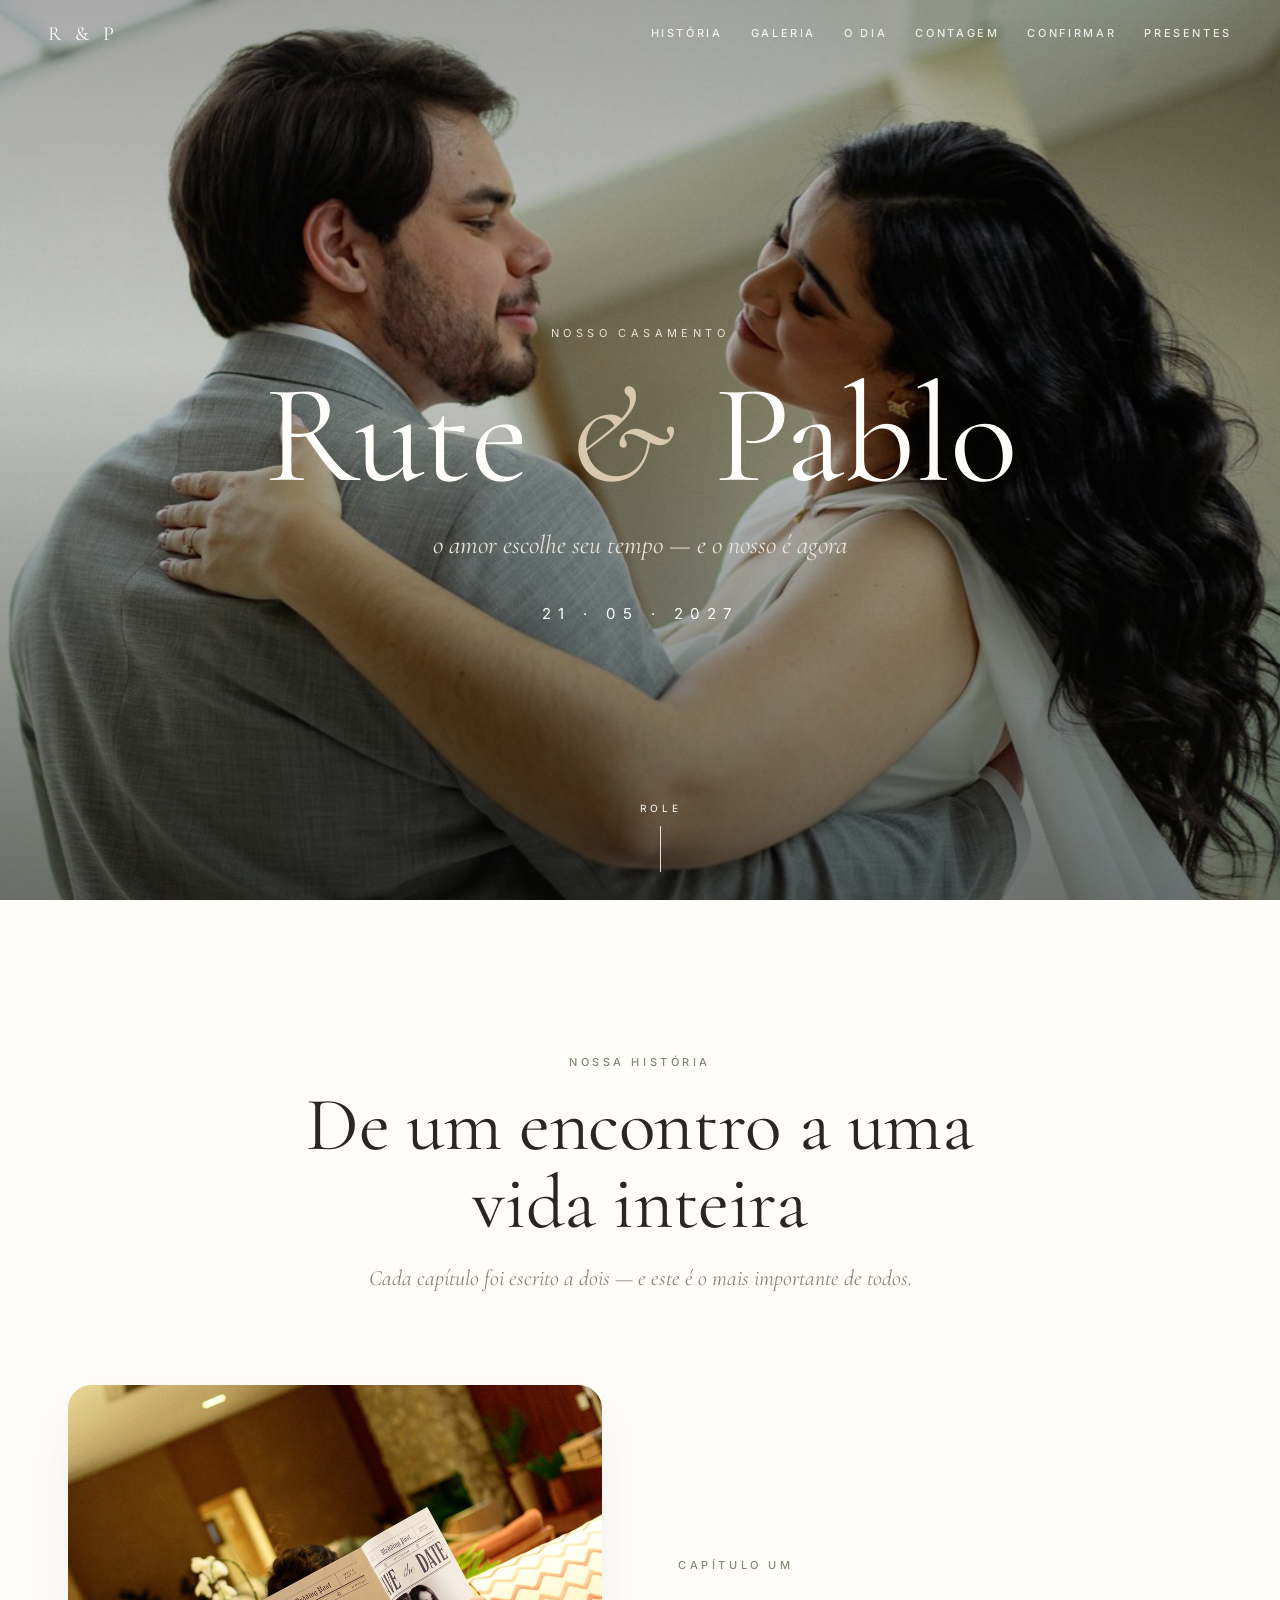
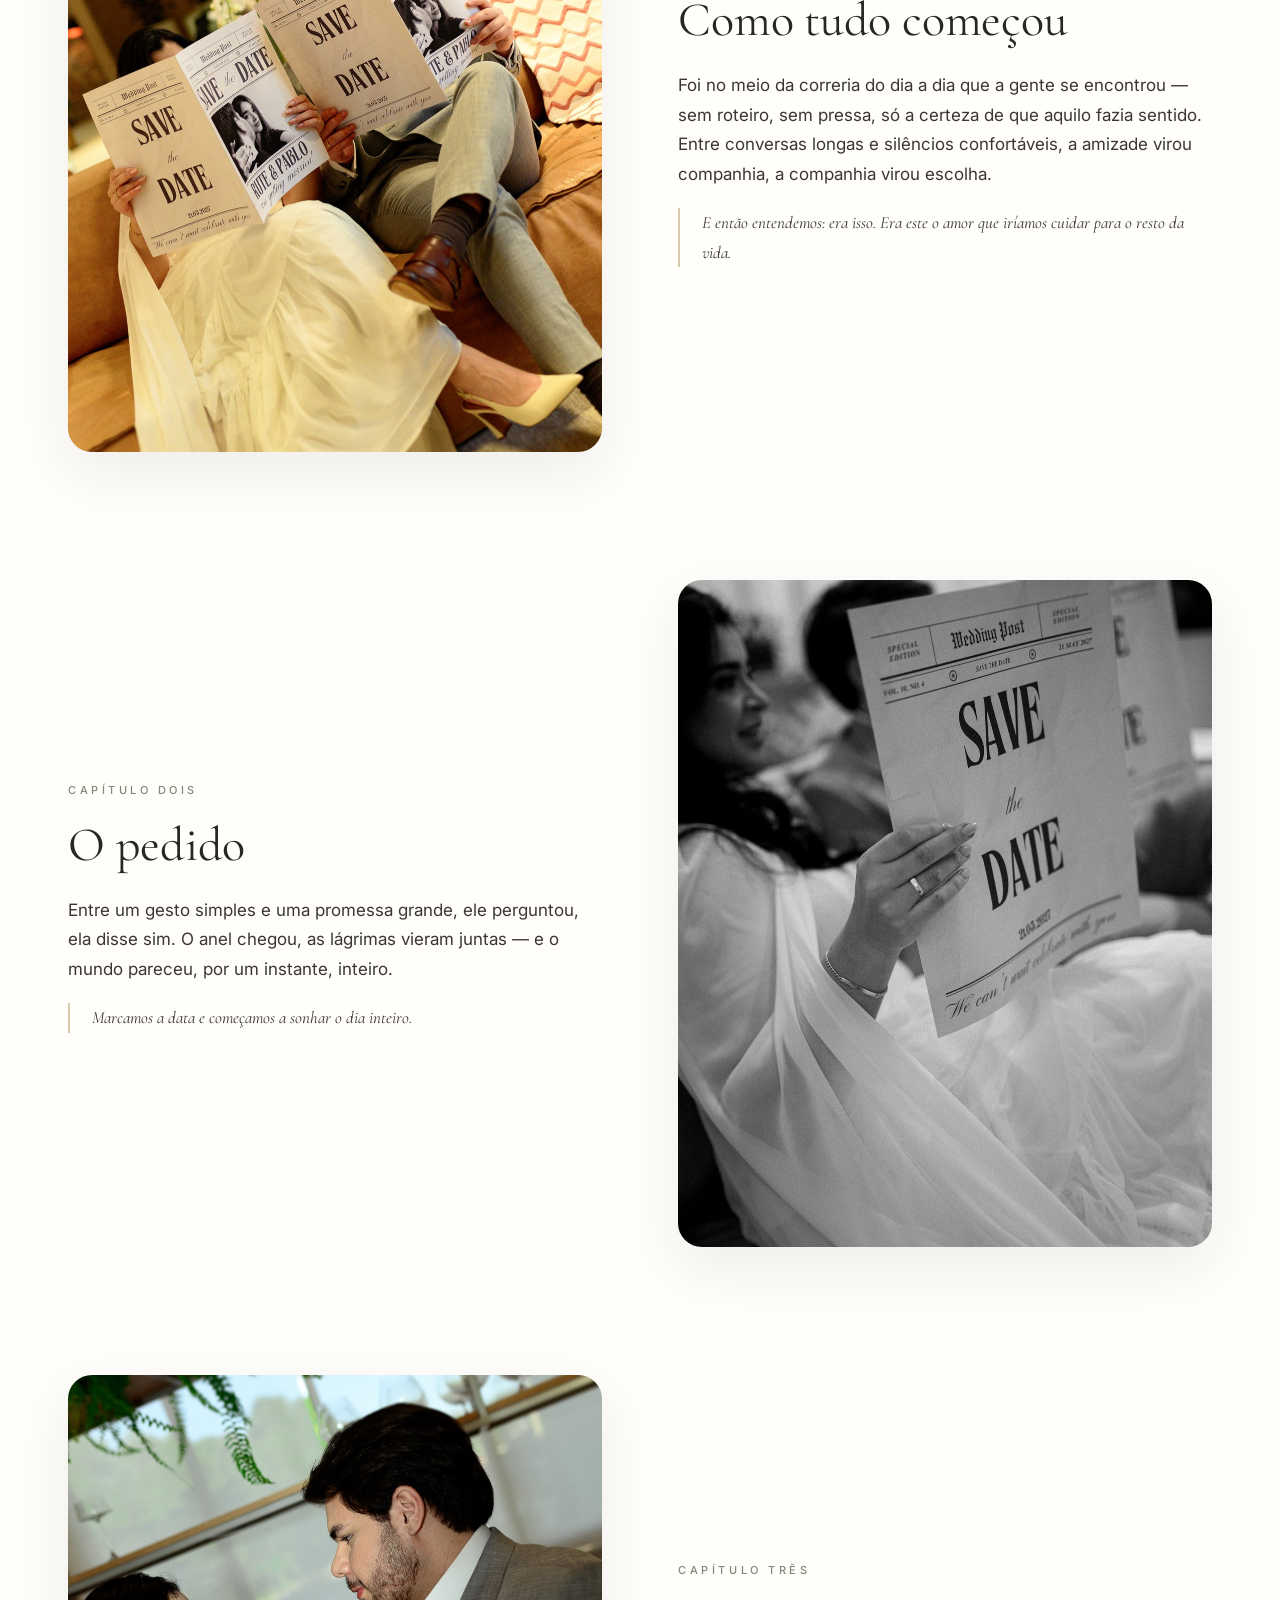
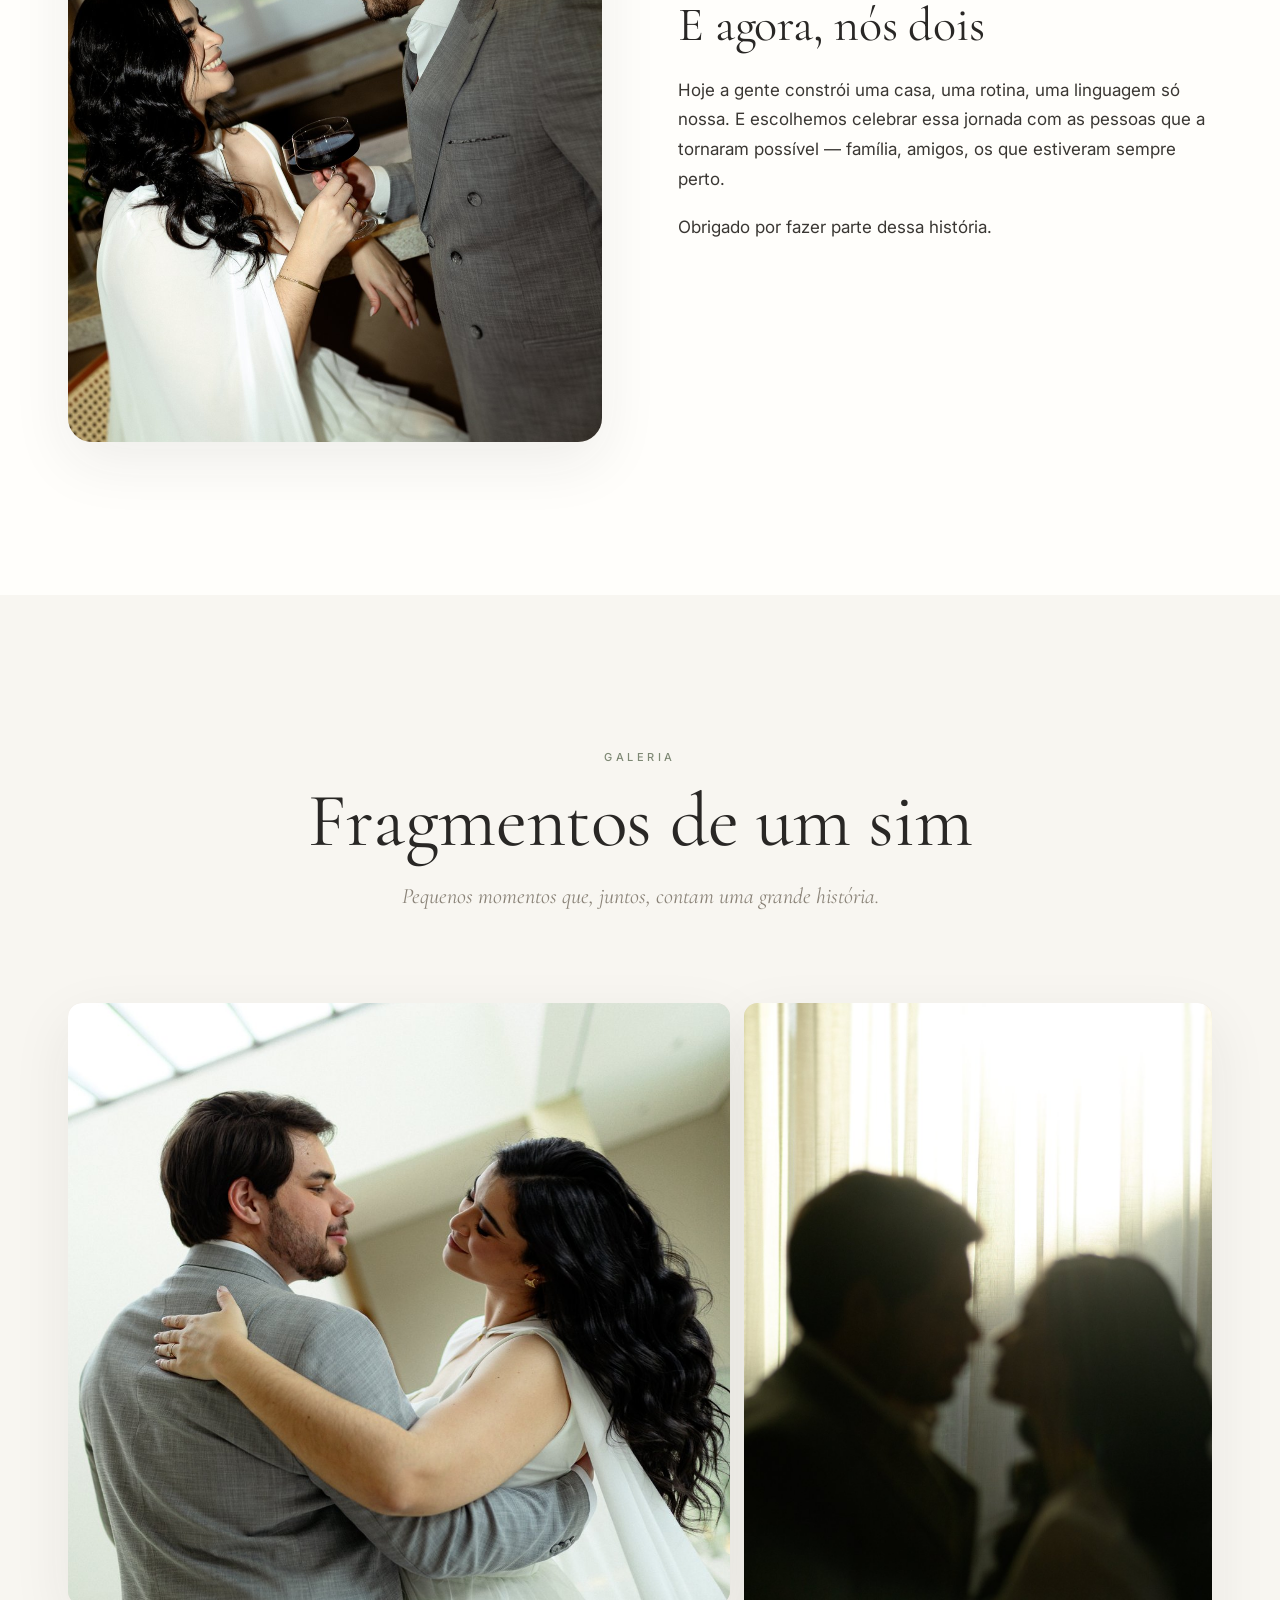
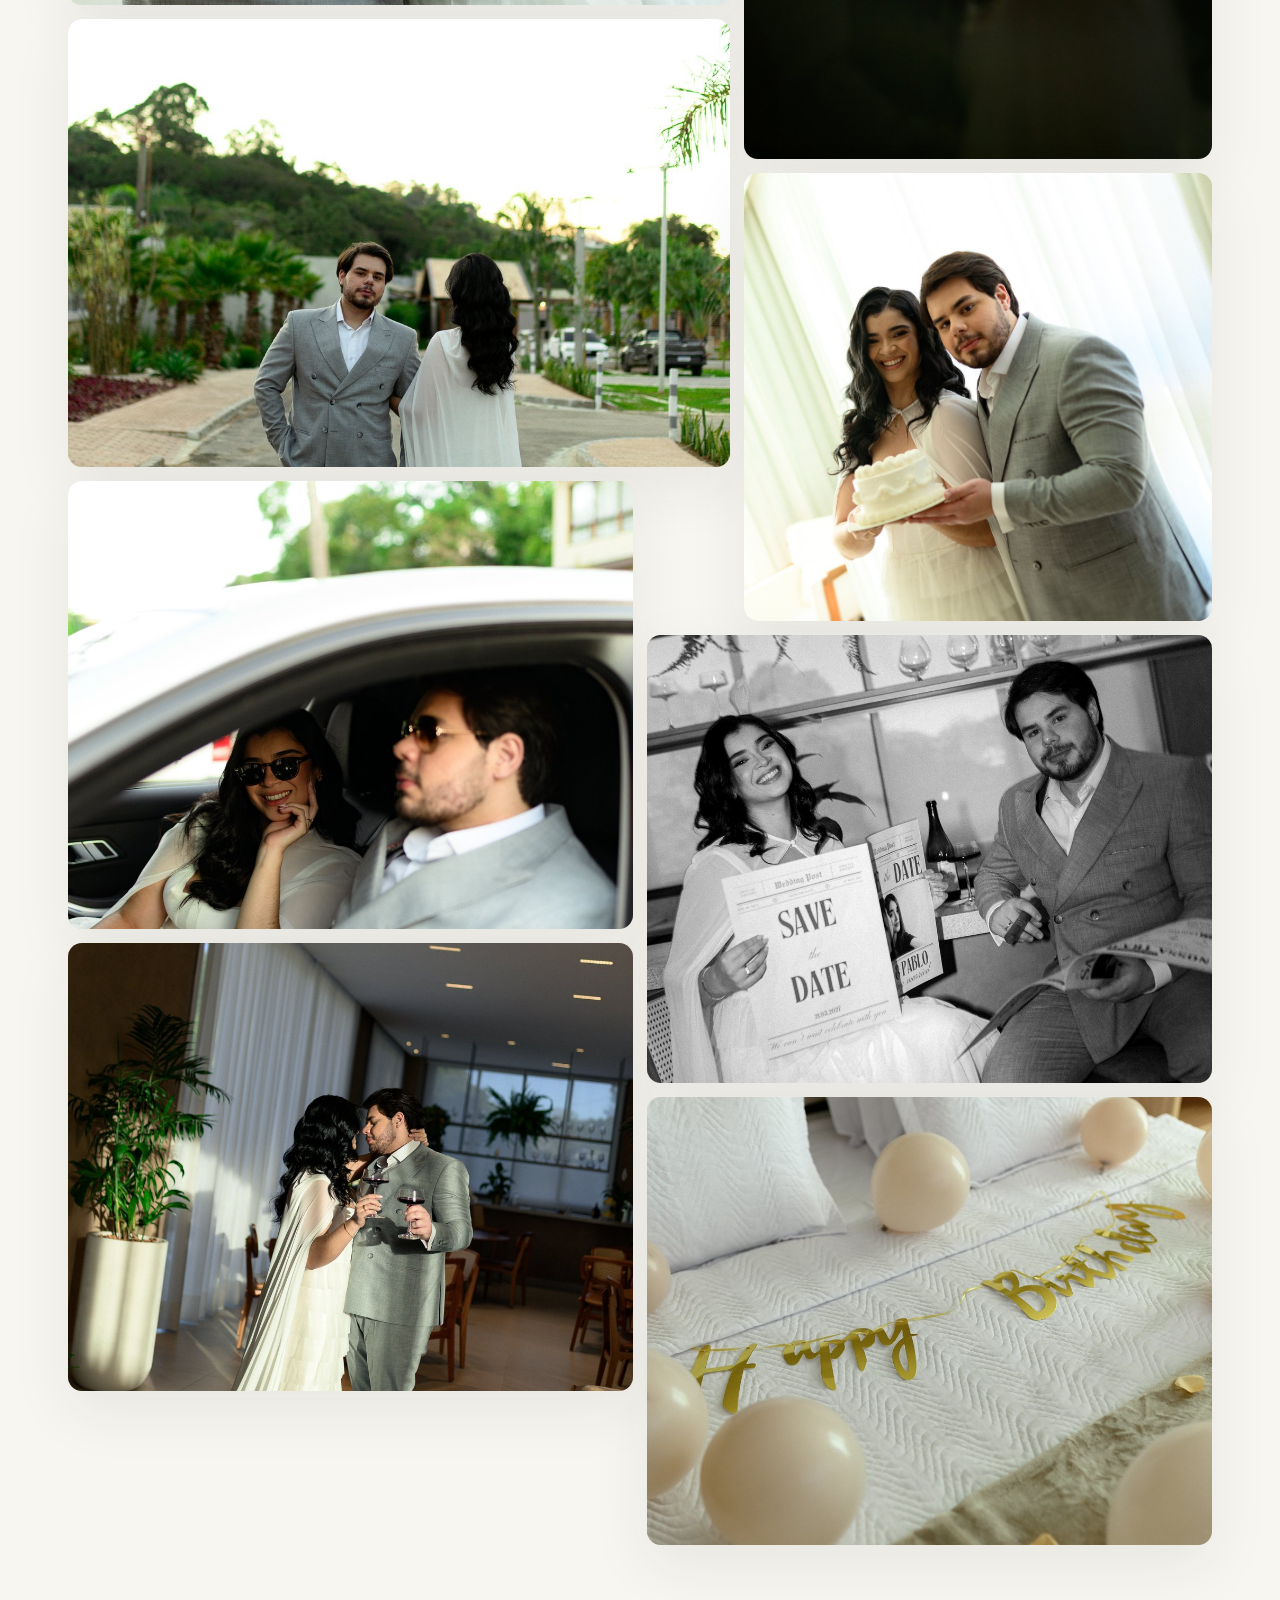
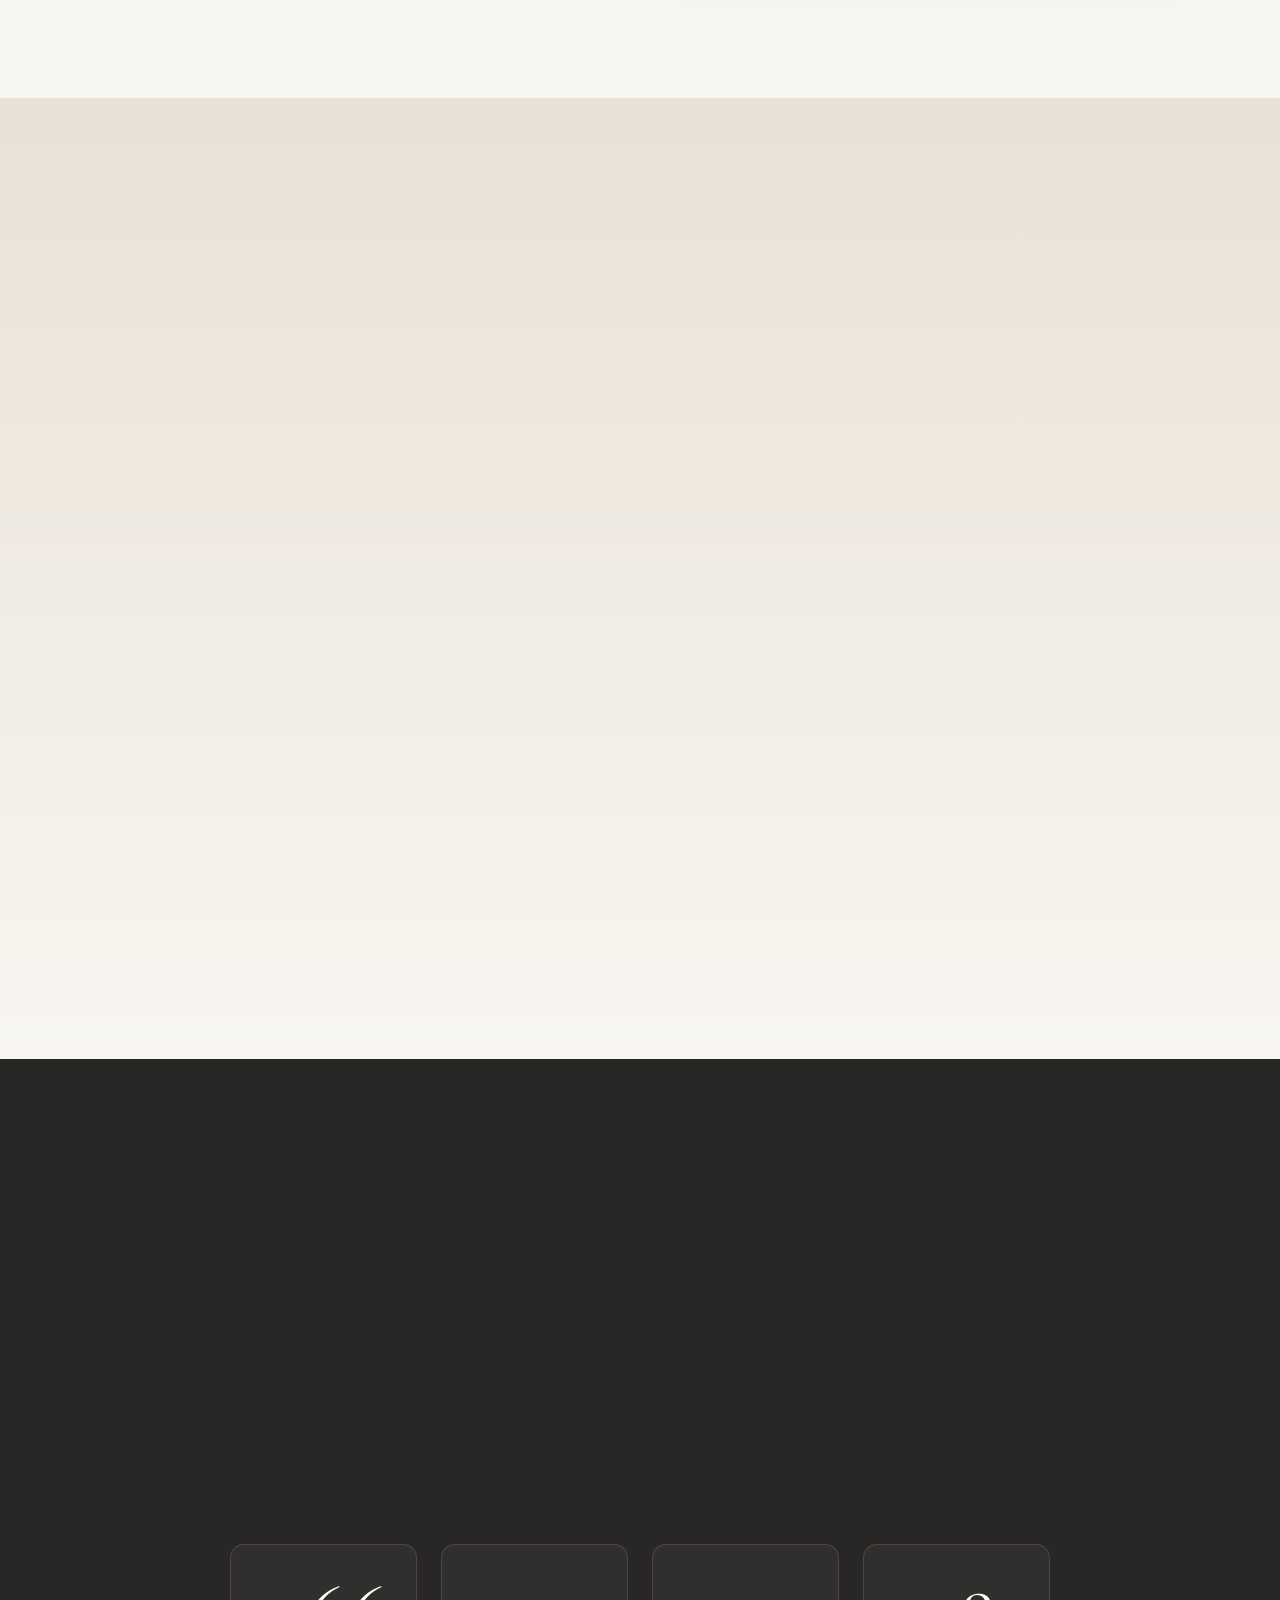
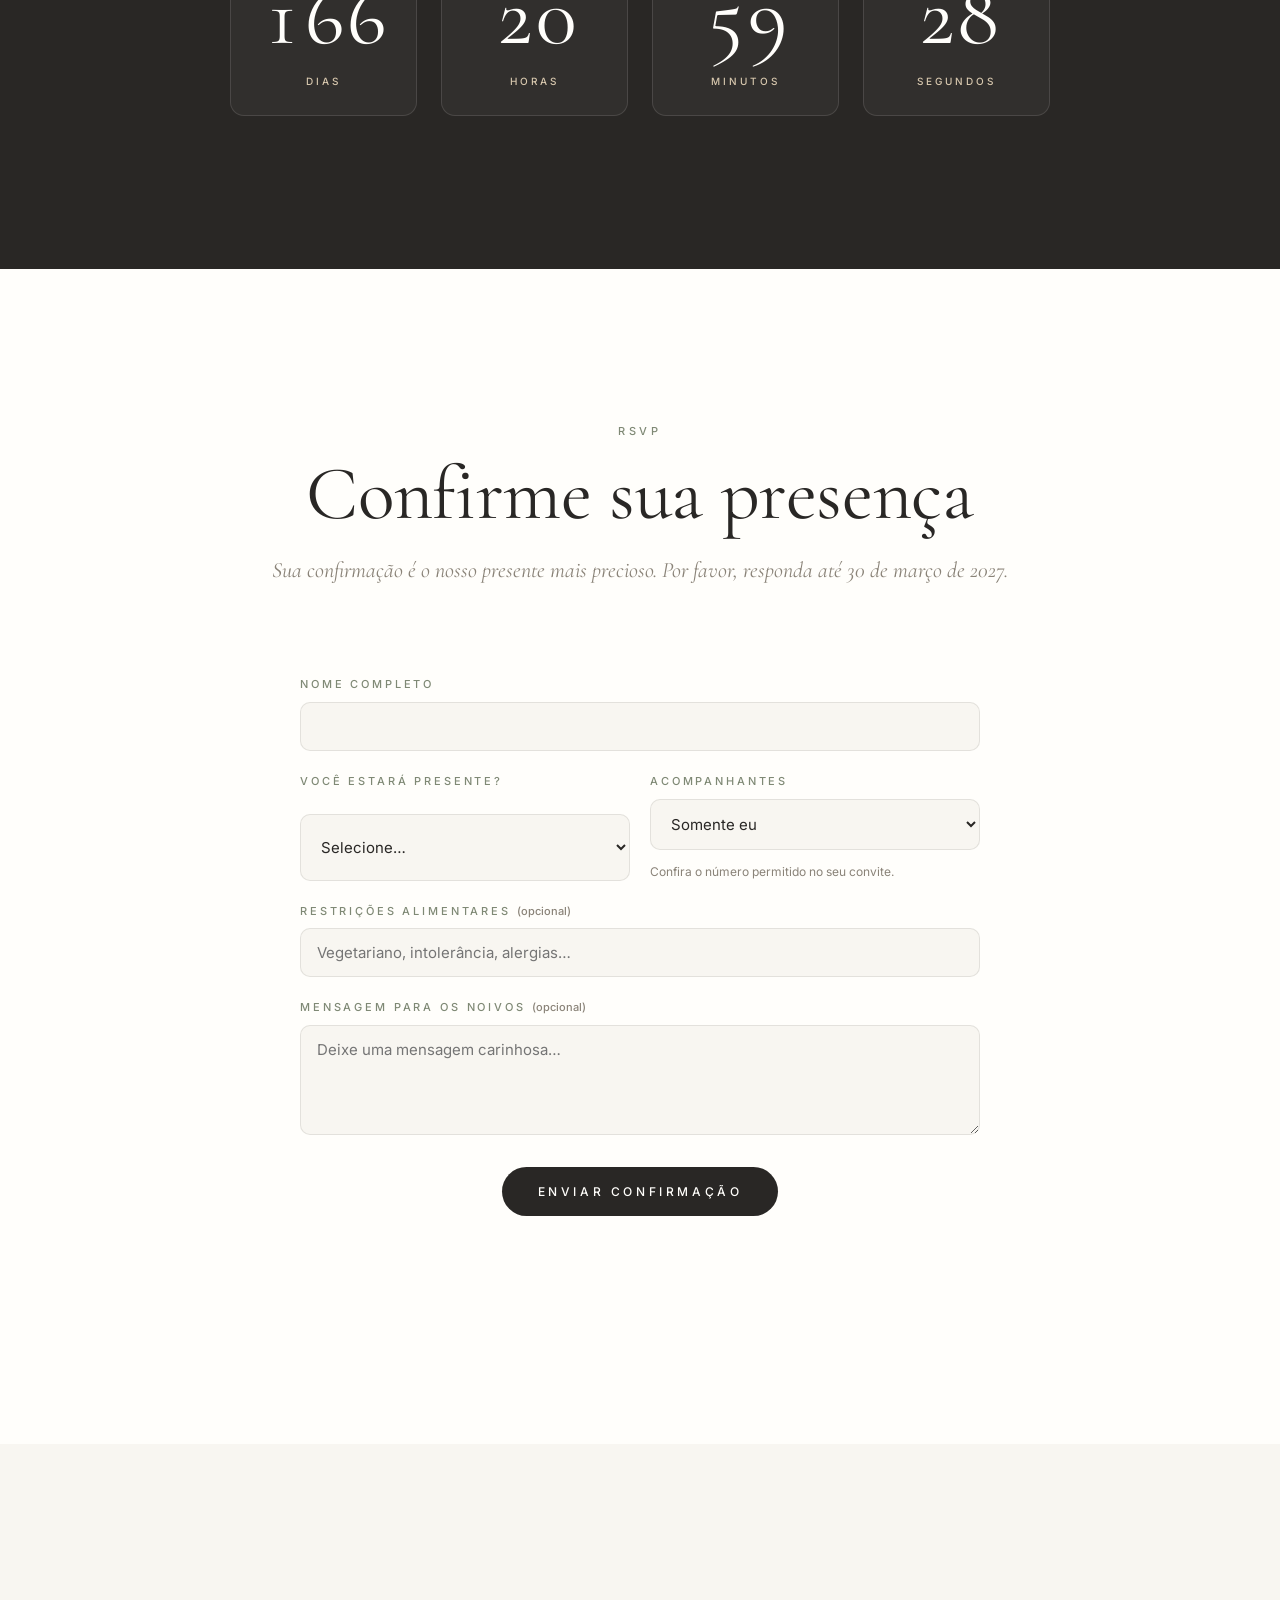
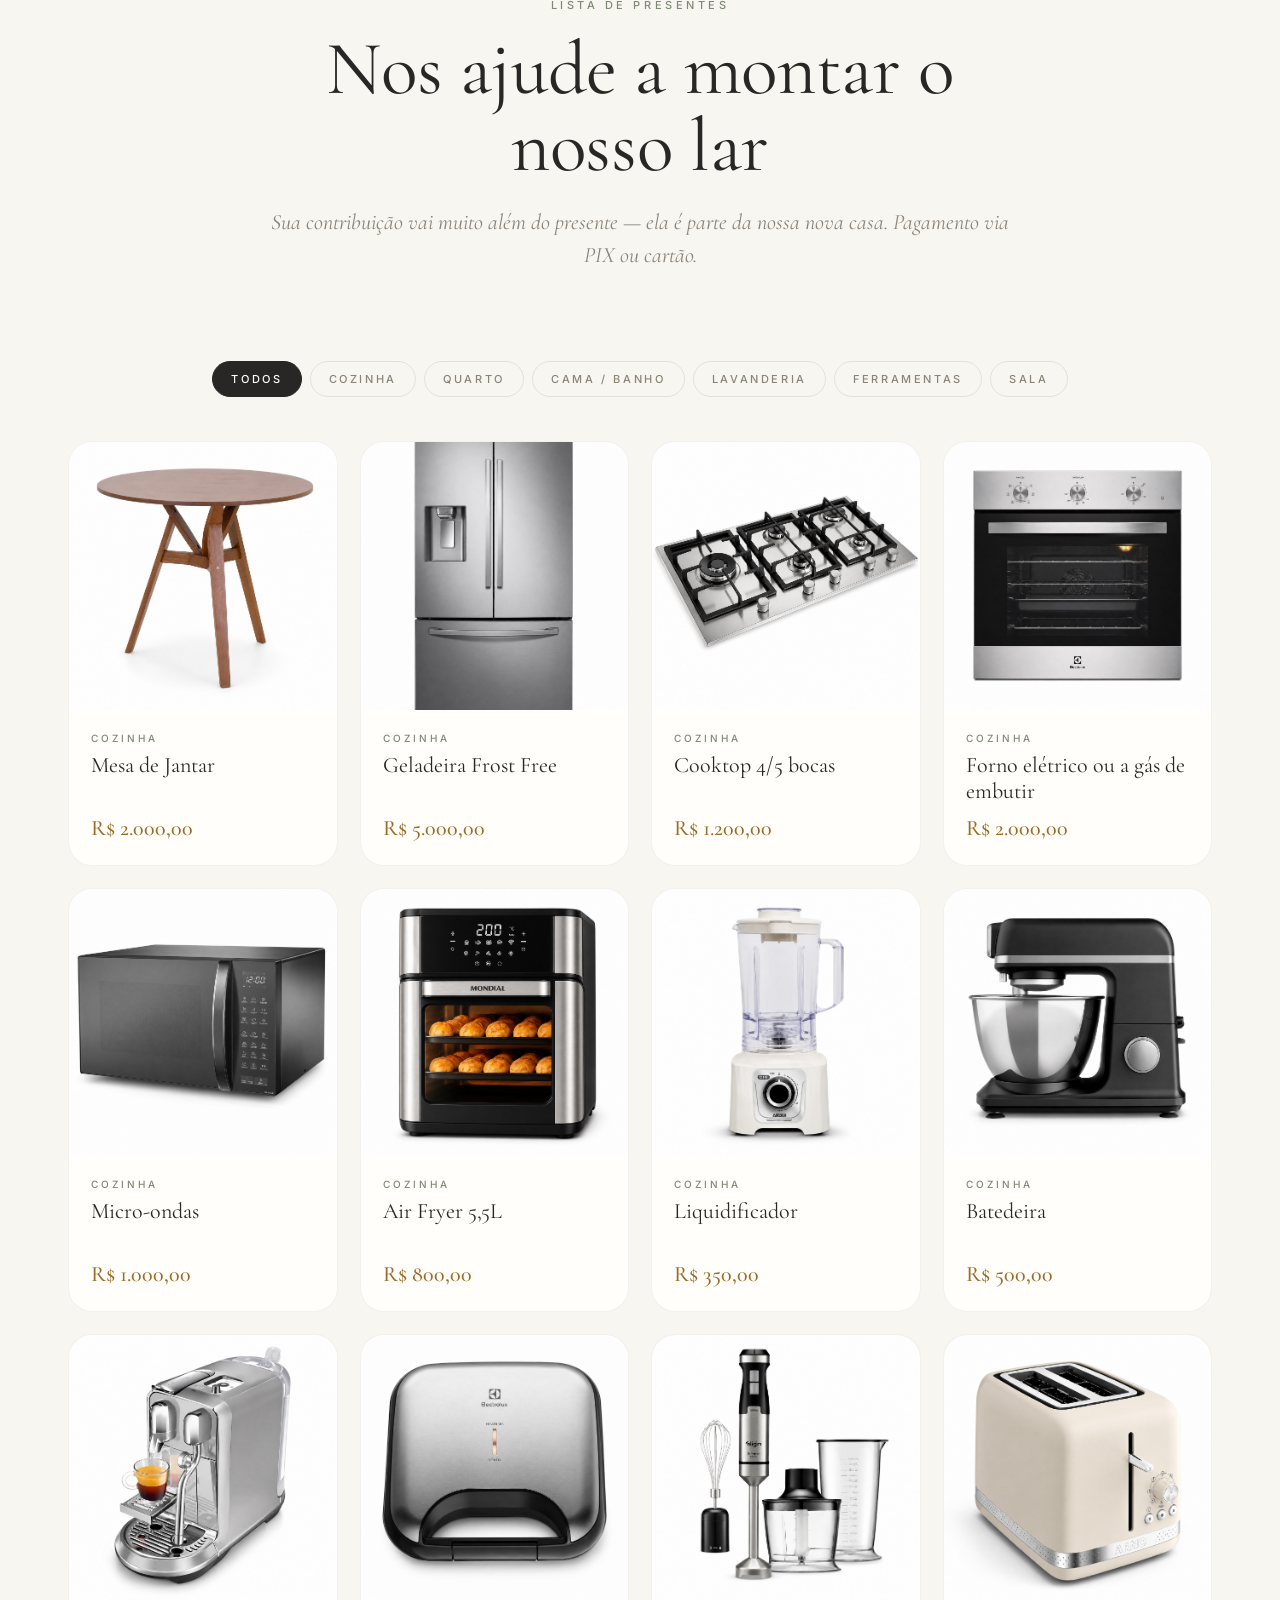
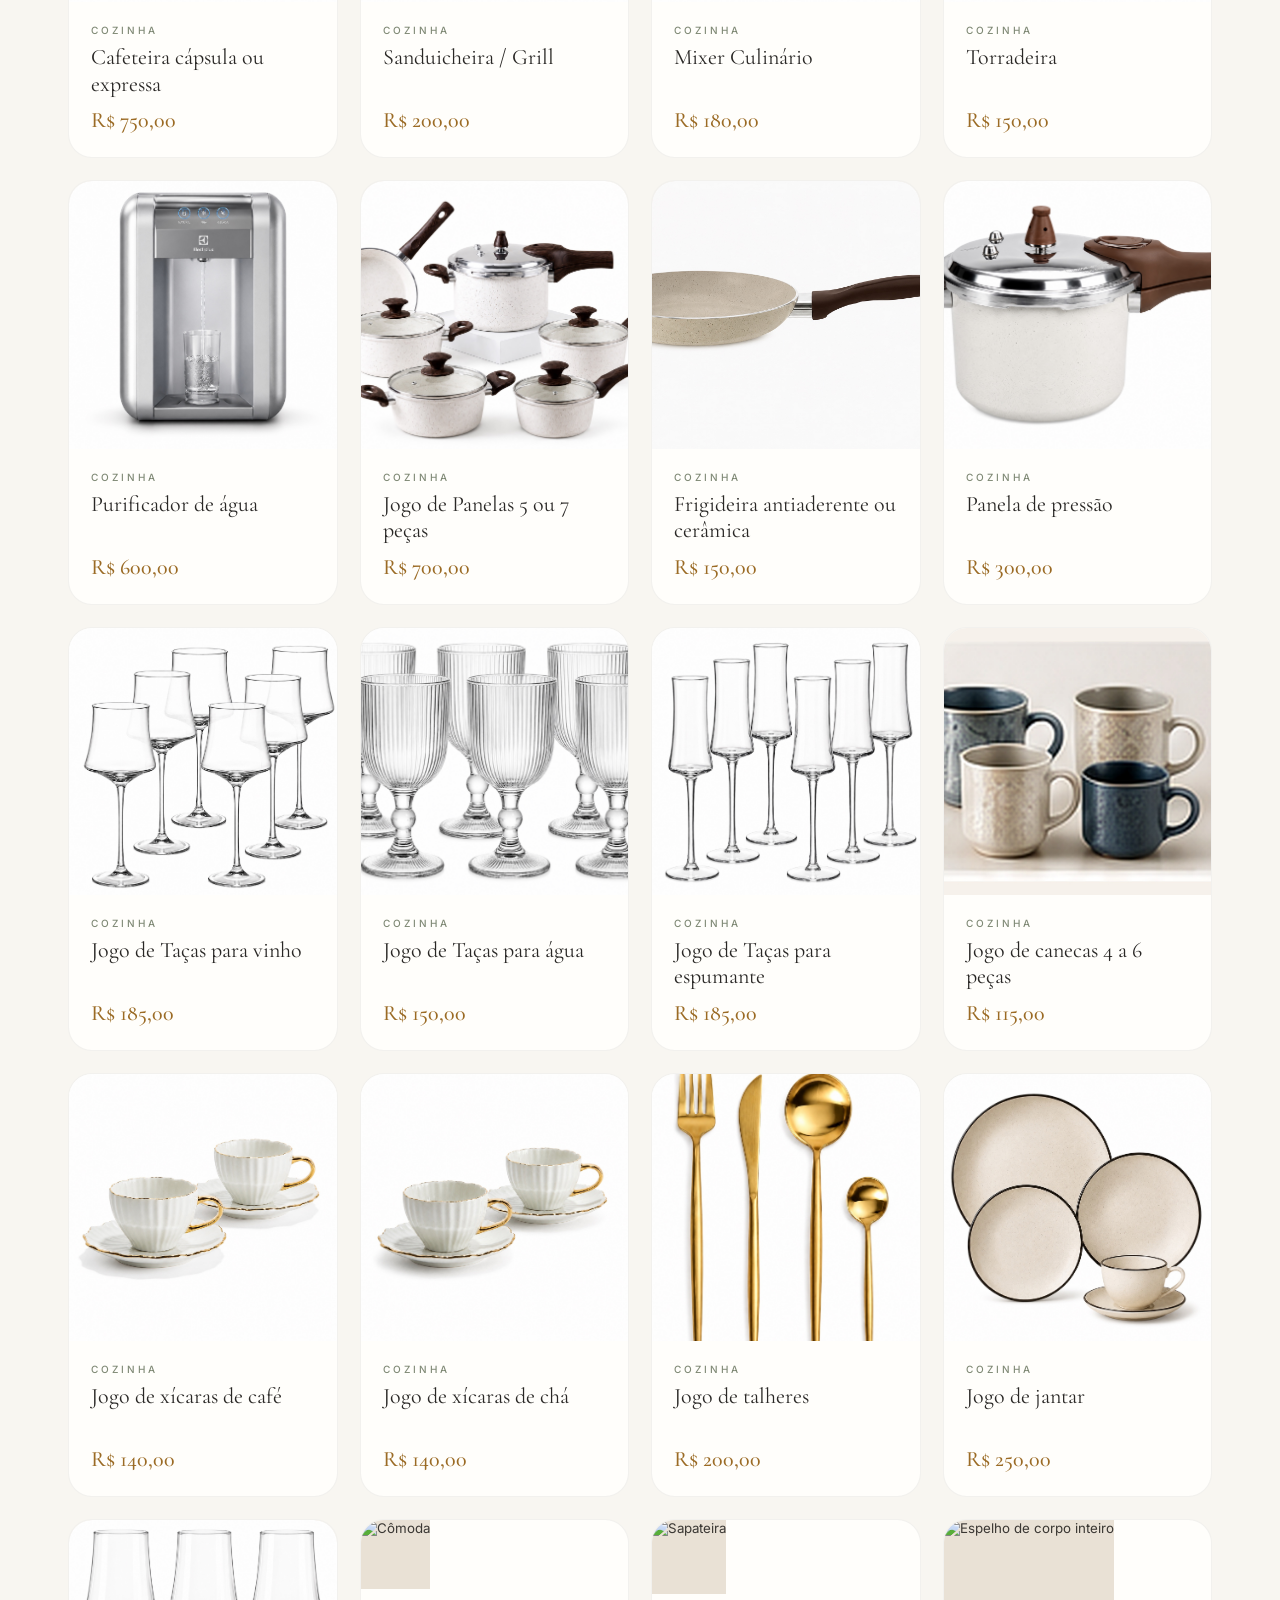
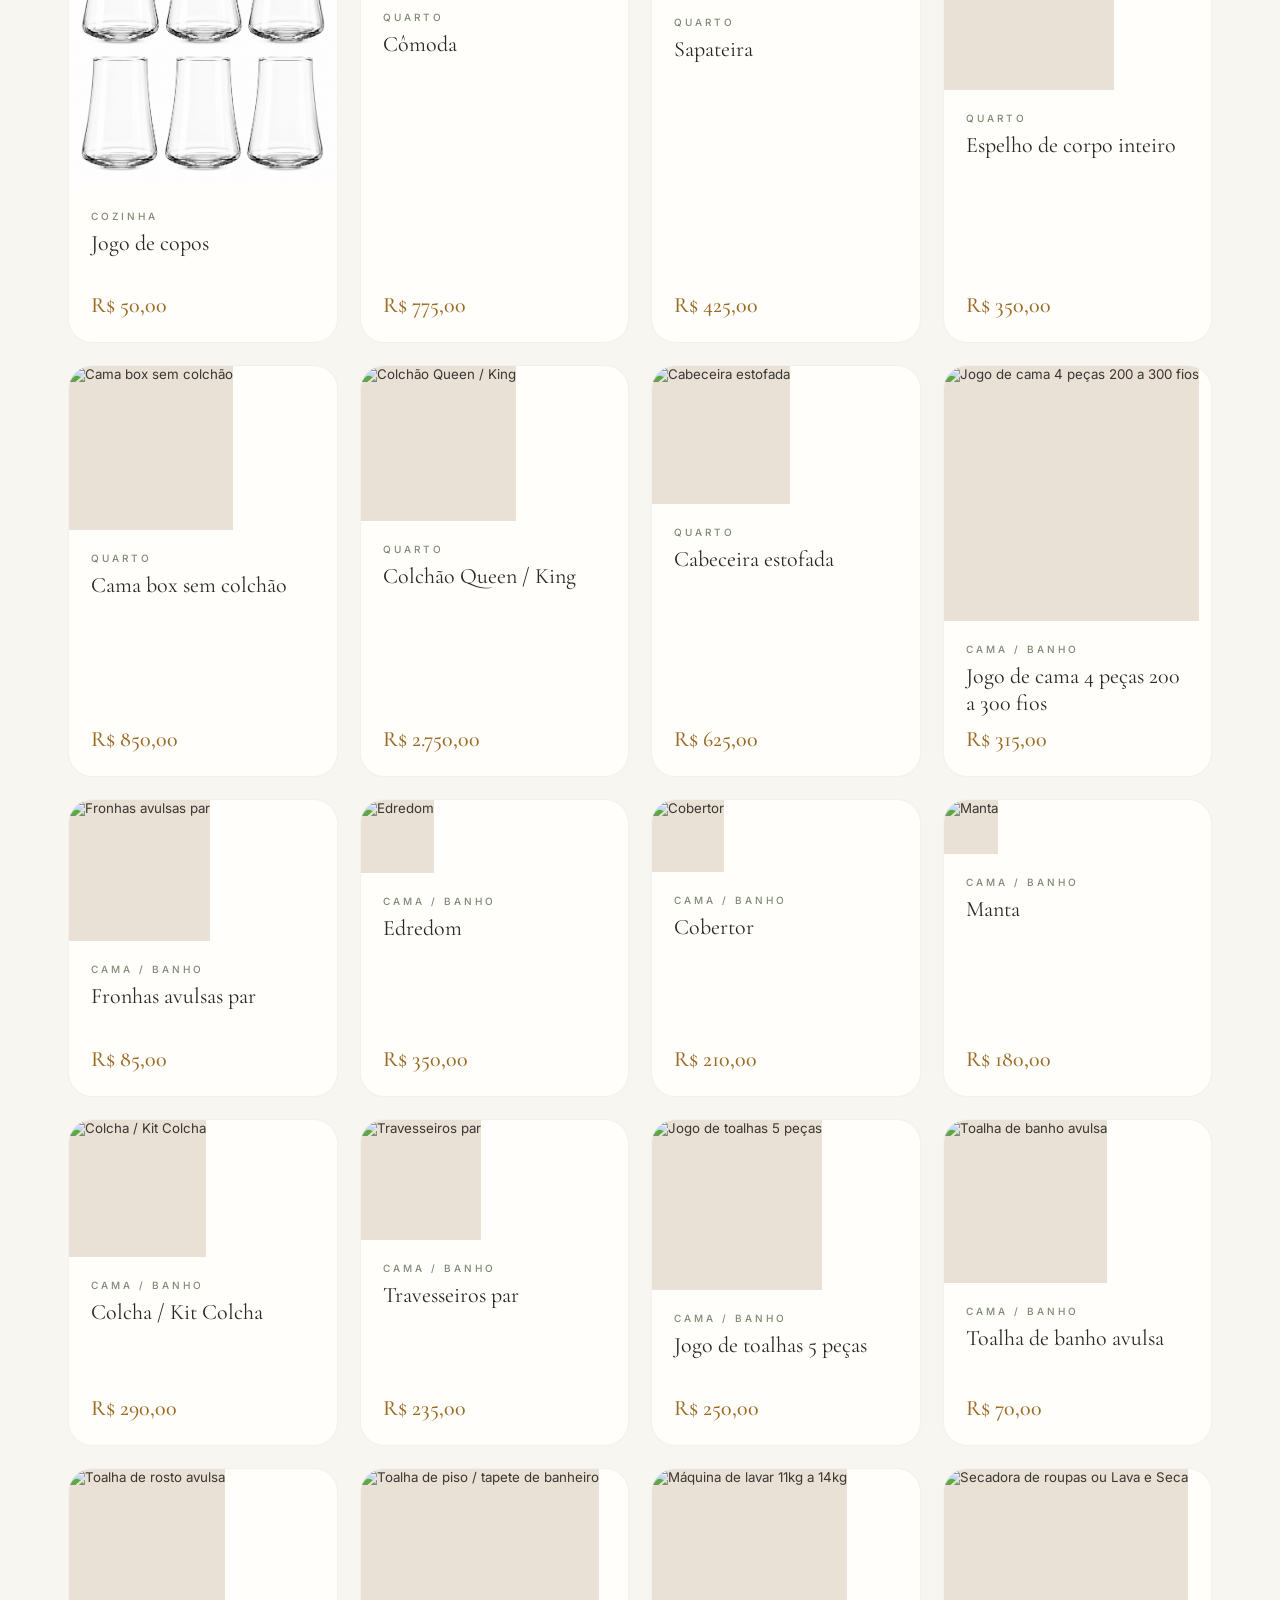
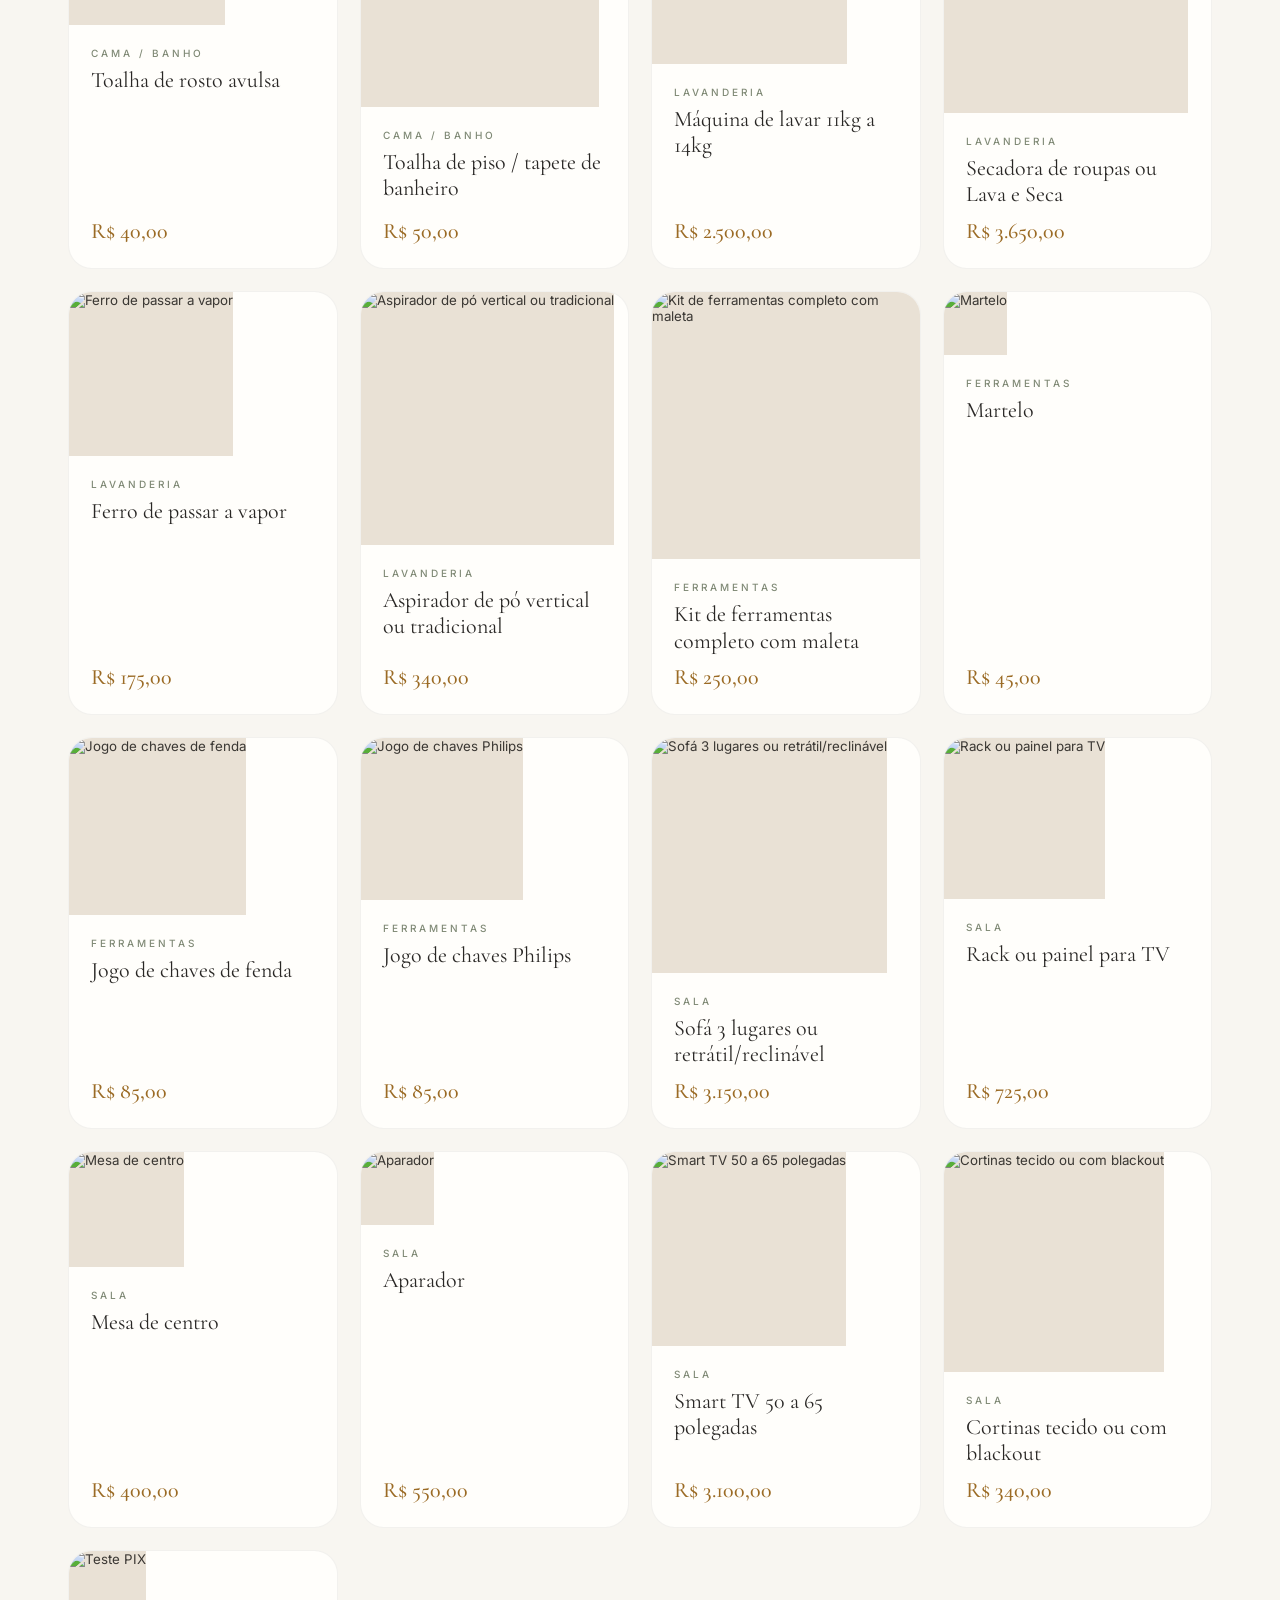
==== index.html @ c3a7e117 "Initial commit: site-premium Rute & Pablo" ====
<!doctype html>
<html lang="pt-BR">
<head>
<meta charset="utf-8">
<meta name="viewport" content="width=device-width,initial-scale=1,viewport-fit=cover">
<meta name="theme-color" content="#F8F6F1">
<title>Rute & Pablo · 21 de maio de 2027</title>
<meta name="description" content="Celebramos nosso amor em 21 de maio de 2027. Confirme sua presença e acompanhe cada detalhe do nosso grande dia.">

<!-- Open Graph -->
<meta property="og:type" content="website">
<meta property="og:title" content="Rute & Pablo · Casamento 21.05.2027">
<meta property="og:description" content="Nosso grande dia está chegando. Participe desta história com a gente.">
<meta property="og:image" content="assets/photos/pr-145.jpg">
<meta property="og:locale" content="pt_BR">
<meta name="twitter:card" content="summary_large_image">

<link rel="icon" href="assets/logo-rute-pablo.png">
<link rel="apple-touch-icon" href="assets/logo-rute-pablo.png">

<link rel="preconnect" href="https://fonts.googleapis.com">
<link rel="preconnect" href="https://fonts.gstatic.com" crossorigin>
<link href="https://fonts.googleapis.com/css2?family=Cormorant+Garamond:ital,wght@0,400;0,500;0,600;1,400;1,500&family=Inter:wght@400;500;600&display=swap" rel="stylesheet">

<link rel="stylesheet" href="styles.css">
</head>
<body>

<!-- ===================== NAV ===================== -->
<header class="nav" id="nav">
  <a href="#inicio" class="nav-brand">R &amp; P</a>
  <nav class="nav-menu" id="navMenu" aria-label="Menu principal">
    <a href="#historia">História</a>
    <a href="#galeria">Galeria</a>
    <a href="#dia">O Dia</a>
    <a href="#contagem">Contagem</a>
    <a href="#rsvp">Confirmar</a>
    <a href="#presentes">Presentes</a>
  </nav>
  <button class="nav-toggle" id="navToggle" aria-label="Abrir menu" aria-expanded="false" aria-controls="navMenu">
    <svg viewBox="0 0 24 24" fill="none" stroke-width="1.5"><path d="M4 7h16M4 12h16M4 17h16" stroke-linecap="round"/></svg>
  </button>
</header>

<!-- ===================== HERO ===================== -->
<section class="hero" id="inicio">
  <div class="hero-image" style="background-image:url('assets/photos/pr-145.jpg')"></div>
  <div class="hero-overlay"></div>
  <div class="hero-inner">
    <p class="hero-eyebrow">Nosso casamento</p>
    <h1 class="hero-title">Rute <span class="amp">&amp;</span> Pablo</h1>
    <p class="hero-subtitle">o amor escolhe seu tempo — e o nosso é agora</p>
    <p class="hero-date">21 · 05 · 2027</p>
  </div>
  <a href="#historia" class="hero-scroll" aria-label="Rolar para a próxima seção">Role</a>
</section>

<!-- ===================== NOSSA HISTÓRIA ===================== -->
<section class="story" id="historia">
  <div class="wrap">
    <div class="section-head reveal">
      <span class="eyebrow">Nossa história</span>
      <h2>De um encontro a uma vida inteira</h2>
      <p>Cada capítulo foi escrito a dois — e este é o mais importante de todos.</p>
    </div>

    <article class="story-block reveal">
      <figure class="story-image">
        <img src="assets/photos/pr-184.jpg" alt="Rute e Pablo lendo as capas de Save the Date" loading="lazy">
      </figure>
      <div class="story-text">
        <span class="eyebrow">Capítulo um</span>
        <h3>Como tudo começou</h3>
        <p>Foi no meio da correria do dia a dia que a gente se encontrou — sem roteiro, sem pressa, só a certeza de que aquilo fazia sentido. Entre conversas longas e silêncios confortáveis, a amizade virou companhia, a companhia virou escolha.</p>
        <p class="story-highlight">E então entendemos: era isso. Era este o amor que iríamos cuidar para o resto da vida.</p>
      </div>
    </article>

    <article class="story-block reverse reveal">
      <figure class="story-image">
        <img src="assets/photos/pr-183.jpg" alt="Save the Date 21 de maio de 2027" loading="lazy">
      </figure>
      <div class="story-text">
        <span class="eyebrow">Capítulo dois</span>
        <h3>O pedido</h3>
        <p>Entre um gesto simples e uma promessa grande, ele perguntou, ela disse sim. O anel chegou, as lágrimas vieram juntas — e o mundo pareceu, por um instante, inteiro.</p>
        <p class="story-highlight">Marcamos a data e começamos a sonhar o dia inteiro.</p>
      </div>
    </article>

    <article class="story-block reveal">
      <figure class="story-image">
        <img src="assets/photos/pr-095.jpg" alt="Rute e Pablo brindando" loading="lazy">
      </figure>
      <div class="story-text">
        <span class="eyebrow">Capítulo três</span>
        <h3>E agora, nós dois</h3>
        <p>Hoje a gente constrói uma casa, uma rotina, uma linguagem só nossa. E escolhemos celebrar essa jornada com as pessoas que a tornaram possível — família, amigos, os que estiveram sempre perto.</p>
        <p>Obrigado por fazer parte dessa história.</p>
      </div>
    </article>
  </div>
</section>

<!-- ===================== GALERIA ===================== -->
<section class="gallery" id="galeria">
  <div class="wrap">
    <div class="section-head reveal">
      <span class="eyebrow">Galeria</span>
      <h2>Fragmentos de um sim</h2>
      <p>Pequenos momentos que, juntos, contam uma grande história.</p>
    </div>

    <div class="gallery-grid" id="galleryGrid">
      <figure class="gallery-item g-xl reveal" data-src="assets/photos/pr-145.jpg">
        <img src="assets/photos/pr-145.jpg" alt="Rute e Pablo em abraço" loading="lazy">
      </figure>
      <figure class="gallery-item g-tall reveal" data-src="assets/photos/pr-125.jpg">
        <img src="assets/photos/pr-125.jpg" alt="Silhueta do casal junto à janela" loading="lazy">
      </figure>
      <figure class="gallery-item g-wide reveal" data-src="assets/photos/pr-175.jpg">
        <img src="assets/photos/pr-175.jpg" alt="Caminhando entre as palmeiras" loading="lazy">
      </figure>
      <figure class="gallery-item g-sq reveal" data-src="assets/photos/pr-035.jpg">
        <img src="assets/photos/pr-035.jpg" alt="Bolo entre as cortinas" loading="lazy">
      </figure>
      <figure class="gallery-item g-md reveal" data-src="assets/photos/pr-165.jpg">
        <img src="assets/photos/pr-165.jpg" alt="O casal no carro" loading="lazy">
      </figure>
      <figure class="gallery-item g-sm reveal" data-src="assets/photos/pr-105.jpg">
        <img src="assets/photos/pr-105.jpg" alt="Save the date em preto e branco" loading="lazy">
      </figure>
      <figure class="gallery-item g-sm reveal" data-src="assets/photos/pr-115.jpg">
        <img src="assets/photos/pr-115.jpg" alt="Momento íntimo" loading="lazy">
      </figure>
      <figure class="gallery-item g-md reveal" data-src="assets/photos/pr-002.jpg">
        <img src="assets/photos/pr-002.jpg" alt="Detalhe da cama decorada" loading="lazy">
      </figure>
    </div>
  </div>
</section>

<!-- ===================== LIGHTBOX ===================== -->
<div class="lightbox" id="lightbox" role="dialog" aria-hidden="true" aria-label="Foto ampliada">
  <button class="lightbox-close" id="lightboxClose" aria-label="Fechar">
    <svg width="22" height="22" viewBox="0 0 24 24" fill="none" stroke="currentColor" stroke-width="1.6"><path d="M6 6l12 12M6 18L18 6"/></svg>
  </button>
  <button class="lightbox-prev" id="lightboxPrev" aria-label="Foto anterior">
    <svg width="18" height="18" viewBox="0 0 24 24" fill="none" stroke="currentColor" stroke-width="1.6"><path d="M15 6l-6 6 6 6"/></svg>
  </button>
  <button class="lightbox-next" id="lightboxNext" aria-label="Próxima foto">
    <svg width="18" height="18" viewBox="0 0 24 24" fill="none" stroke="currentColor" stroke-width="1.6"><path d="M9 6l6 6-6 6"/></svg>
  </button>
  <img id="lightboxImg" src="" alt="">
</div>

<!-- ===================== O GRANDE DIA ===================== -->
<section class="day" id="dia">
  <div class="wrap">
    <div class="section-head reveal">
      <span class="eyebrow">O grande dia</span>
      <h2>Celebre conosco</h2>
      <p>Tudo sobre a cerimônia, a recepção e como chegar.</p>
    </div>

    <div class="day-grid">
      <article class="day-card reveal">
        <div class="day-card-icon">
          <svg viewBox="0 0 24 24" fill="none" stroke="currentColor" stroke-width="1.3"><rect x="3.5" y="5" width="17" height="15" rx="2"/><path d="M3.5 10h17M8 3v4M16 3v4"/></svg>
        </div>
        <span class="eyebrow">Data</span>
        <h3>21 de maio</h3>
        <p>Sexta-feira, 2027<br>Cerimônia às 16h</p>
      </article>

      <article class="day-card reveal">
        <div class="day-card-icon">
          <svg viewBox="0 0 24 24" fill="none" stroke="currentColor" stroke-width="1.3"><path d="M12 22s7-7.5 7-13a7 7 0 10-14 0c0 5.5 7 13 7 13z"/><circle cx="12" cy="9" r="2.4"/></svg>
        </div>
        <span class="eyebrow">Cerimônia</span>
        <h3>Espaço a definir</h3>
        <p>São Paulo — SP<br>Endereço será enviado próximo à data</p>
      </article>

      <article class="day-card reveal">
        <div class="day-card-icon">
          <svg viewBox="0 0 24 24" fill="none" stroke="currentColor" stroke-width="1.3"><path d="M4 11v9h16v-9"/><path d="M2 11l10-7 10 7"/><path d="M9 20v-6h6v6"/></svg>
        </div>
        <span class="eyebrow">Recepção</span>
        <h3>No mesmo local</h3>
        <p>Logo após a cerimônia<br>Jantar, música e celebração</p>
      </article>

      <article class="day-card reveal">
        <div class="day-card-icon">
          <svg viewBox="0 0 24 24" fill="none" stroke="currentColor" stroke-width="1.3"><path d="M7 20V10l-3 2 3-6 5 3 5-3 3 6-3-2v10"/></svg>
        </div>
        <span class="eyebrow">Dress code</span>
        <h3>Esporte fino</h3>
        <p>Tons neutros bem-vindos<br>Evite branco, por gentileza</p>
      </article>
    </div>

    <div class="day-cta reveal">
      <a class="day-maps" id="mapsBtn" href="#" target="_blank" rel="noopener">
        <svg width="16" height="16" viewBox="0 0 24 24" fill="none" stroke="currentColor" stroke-width="1.5"><path d="M12 22s7-7.5 7-13a7 7 0 10-14 0c0 5.5 7 13 7 13z"/><circle cx="12" cy="9" r="2.4"/></svg>
        Abrir no Google Maps
      </a>
    </div>
  </div>
</section>

<!-- ===================== CONTAGEM REGRESSIVA ===================== -->
<section class="countdown" id="contagem">
  <div class="wrap">
    <div class="section-head reveal">
      <span class="eyebrow">Contagem regressiva</span>
      <h2>Quanto falta para o nosso sim</h2>
      <p>Cada segundo nos aproxima do dia mais esperado.</p>
    </div>

    <div class="countdown-grid reveal" id="countdownGrid" aria-live="polite">
      <div class="countdown-cell"><span class="countdown-value" id="cdDays">—</span><span class="countdown-label">Dias</span></div>
      <div class="countdown-cell"><span class="countdown-value" id="cdHours">—</span><span class="countdown-label">Horas</span></div>
      <div class="countdown-cell"><span class="countdown-value" id="cdMinutes">—</span><span class="countdown-label">Minutos</span></div>
      <div class="countdown-cell"><span class="countdown-value" id="cdSeconds">—</span><span class="countdown-label">Segundos</span></div>
    </div>
  </div>
</section>

<!-- ===================== RSVP ===================== -->
<section class="rsvp" id="rsvp">
  <div class="wrap">
    <div class="section-head reveal">
      <span class="eyebrow">RSVP</span>
      <h2>Confirme sua presença</h2>
      <p>Sua confirmação é o nosso presente mais precioso. Por favor, responda até 30 de março de 2027.</p>
    </div>

    <form class="rsvp-form reveal" id="rsvpForm" novalidate>
      <div class="rsvp-field">
        <label for="rsvpName">Nome completo</label>
        <input id="rsvpName" name="name" type="text" required autocomplete="name">
      </div>

      <div class="rsvp-row">
        <div class="rsvp-field">
          <label for="rsvpAttending">Você estará presente?</label>
          <select id="rsvpAttending" name="attending" required>
            <option value="">Selecione…</option>
            <option value="yes">Sim, estarei lá</option>
            <option value="no">Infelizmente não poderei</option>
          </select>
        </div>
        <div class="rsvp-field">
          <label for="rsvpCompanions">Acompanhantes</label>
          <select id="rsvpCompanions" name="companions">
            <option value="0">Somente eu</option>
            <option value="1">+ 1 acompanhante</option>
            <option value="2">+ 2 acompanhantes</option>
            <option value="3">+ 3 acompanhantes</option>
          </select>
          <span class="hint">Confira o número permitido no seu convite.</span>
        </div>
      </div>

      <div class="rsvp-field">
        <label for="rsvpDiet">Restrições alimentares <span style="text-transform:none;letter-spacing:0;color:var(--muted);">(opcional)</span></label>
        <input id="rsvpDiet" name="diet" type="text" placeholder="Vegetariano, intolerância, alergias…">
      </div>

      <div class="rsvp-field">
        <label for="rsvpMessage">Mensagem para os noivos <span style="text-transform:none;letter-spacing:0;color:var(--muted);">(opcional)</span></label>
        <textarea id="rsvpMessage" name="message" placeholder="Deixe uma mensagem carinhosa…"></textarea>
      </div>

      <button type="submit" class="rsvp-submit" id="rsvpSubmit">Enviar confirmação</button>
      <p class="rsvp-status" id="rsvpStatus" role="status" aria-live="polite"></p>
    </form>
  </div>
</section>

<!-- ===================== LISTA DE PRESENTES ===================== -->
<section class="gifts" id="presentes">
  <div class="wrap">
    <div class="section-head reveal">
      <span class="eyebrow">Lista de presentes</span>
      <h2>Nos ajude a montar o nosso lar</h2>
      <p>Sua contribuição vai muito além do presente — ela é parte da nossa nova casa. Pagamento via PIX ou cartão.</p>
    </div>

    <div class="gift-filters reveal" id="giftFilters" role="tablist" aria-label="Filtrar categorias"></div>
    <div class="gift-grid" id="giftGrid"></div>
  </div>
</section>

<!-- ===================== GIFT MODAL ===================== -->
<div class="modal" id="giftModal" role="dialog" aria-modal="true" aria-hidden="true" aria-labelledby="giftModalTitle">
  <div class="modal-panel">
    <button class="modal-close" id="giftModalClose" aria-label="Fechar">×</button>
    <div class="modal-head">
      <div class="modal-img"><img id="giftModalImg" src="" alt=""></div>
      <div>
        <span class="modal-cat" id="giftModalCat"></span>
        <h3 id="giftModalTitle">—</h3>
        <div class="modal-price" id="giftModalPrice">—</div>
      </div>
    </div>

    <div class="pay-tabs" role="tablist">
      <button type="button" class="pay-tab is-active" data-pay="pix">PIX</button>
      <button type="button" class="pay-tab" data-pay="card">Cartão de crédito</button>
    </div>

    <!-- PIX panel -->
    <div class="pay-panel is-active" id="payPix">
      <div class="pix-contribute" id="pixContribute" hidden>
        <div class="pix-contribute-head">
          <span class="eyebrow">Contribuição parcial</span>
          <span class="pix-contribute-badge" id="pixMinBadge"></span>
        </div>
        <p class="pix-hint" id="pixContributeText"></p>
        <div class="pix-contribute-input">
          <span>R$</span>
          <input id="pixContributeAmount" type="number" inputmode="decimal" step="50" min="100">
        </div>
        <div class="pix-quick" id="pixQuickValues"></div>
        <p class="pix-error" id="pixError"></p>
      </div>

      <div class="pix-box">
        <div class="pix-qr">
          <img id="pixQr" src="assets/pix-qrcode.png" alt="QR Code PIX Rute &amp; Pablo">
        </div>
        <div class="pix-info">
          <span class="eyebrow">Chave PIX</span>
          <strong id="pixKeyDisplay">11940356176</strong>
          <dl>
            <dt>Favorecido</dt><dd id="pixRecipient">Pablo Ribeiro Tavares</dd>
            <dt>Cidade</dt><dd id="pixCity">Caieiras - SP</dd>
          </dl>
        </div>
      </div>

      <p class="pix-hint">Use o QR Code ou copie o código PIX para concluir em seu banco. Para presentes acima de R$ 1.000, você pode contribuir com uma parte.</p>

      <button type="button" class="btn-primary" id="copyPixBtn">Copiar código PIX</button>
      <p class="modal-status" id="pixStatus" aria-live="polite"></p>
    </div>

    <!-- CARD panel -->
    <div class="pay-panel" id="payCard">
      <div class="card-info">
        <h4>Pagamento seguro — InfinitePay</h4>
        <p>Você será direcionado ao checkout oficial do Pablo na InfinitePay para concluir no cartão, em até 12x.</p>
        <ul>
          <li>Ambiente seguro, sem armazenamento de dados no site</li>
          <li>Comprovante enviado ao e-mail cadastrado</li>
          <li>Suporte direto com os noivos</li>
        </ul>
      </div>
      <a href="#" id="cardCheckoutBtn" class="btn-primary" target="_blank" rel="noopener">Ir para o checkout</a>
      <p class="modal-status">Em caso de dúvida, fale com os noivos pelo WhatsApp.</p>
    </div>
  </div>
</div>

<!-- ===================== MENSAGEM FINAL ===================== -->
<section class="final" id="final">
  <div class="final-image" style="background-image:url('assets/photos/pr-125.jpg')"></div>
  <div class="final-overlay"></div>
  <div class="final-inner reveal">
    <span class="eyebrow">Com todo amor</span>
    <h2>Obrigado por fazer parte da nossa história</h2>
    <p>O dia 21 de maio só será completo com você perto da gente. Até lá.</p>
    <div class="final-signature">Rute <span class="amp">&amp;</span> Pablo</div>
  </div>
</section>

<!-- ===================== FOOTER ===================== -->
<footer class="footer">
  <div class="wrap">
    <div class="footer-brand">Rute <span class="amp">&amp;</span> Pablo</div>
    <div class="footer-date">21 · 05 · 2027</div>
    <nav class="footer-nav">
      <a href="#historia">História</a>
      <a href="#galeria">Galeria</a>
      <a href="#dia">O Dia</a>
      <a href="#rsvp">RSVP</a>
      <a href="#presentes">Presentes</a>
    </nav>
    <p class="footer-small">Feito com carinho · <span id="currentYear"></span></p>
  </div>
</footer>

<script src="config.js"></script>
<script src="app.js"></script>
</body>
</html>
---- styles.css ----
/* ===========================================================
   Rute & Pablo — Premium Wedding Site
   Palette: ivory · champagne · warm beige · charcoal · sage
   Fonts  : Cormorant Garamond (serifa) + Inter (sans)
   =========================================================== */

:root {
  --ivory:        #F8F6F1;
  --paper:        #FFFEFB;
  --champagne:    #D8C8AE;
  --beige:        #E9E1D5;
  --beige-deep:   #DBD0BE;
  --sage:         #A5AE9B;
  --sage-deep:    #7F8975;
  --charcoal:     #292725;
  --ink:          #3A3733;
  --muted:        #8A8378;
  --line:         rgba(41, 39, 37, 0.10);
  --line-soft:    rgba(41, 39, 37, 0.06);
  --shadow-soft:  0 20px 60px rgba(41, 39, 37, 0.08);
  --shadow-lift:  0 30px 80px rgba(41, 39, 37, 0.14);

  --serif: "Cormorant Garamond", "Playfair Display", Georgia, "Times New Roman", serif;
  --sans:  "Inter", "Montserrat", -apple-system, BlinkMacSystemFont, "Segoe UI", sans-serif;

  --radius-sm: 6px;
  --radius-md: 14px;
  --radius-lg: 24px;

  --space-1: 8px;
  --space-2: 16px;
  --space-3: 24px;
  --space-4: 40px;
  --space-5: 64px;
  --space-6: 96px;
  --space-7: 140px;

  --max-width: 1240px;
}

/* -------- Reset -------- */
*, *::before, *::after { box-sizing: border-box; }
html { scroll-behavior: smooth; -webkit-text-size-adjust: 100%; }
body {
  margin: 0;
  background: var(--ivory);
  color: var(--ink);
  font-family: var(--sans);
  font-size: 16px;
  line-height: 1.6;
  font-weight: 400;
  -webkit-font-smoothing: antialiased;
  -moz-osx-font-smoothing: grayscale;
}
img { max-width: 100%; display: block; }
button { font-family: inherit; cursor: pointer; }
a { color: inherit; }
figure { margin: 0; }
h1, h2, h3, h4 { font-family: var(--serif); color: var(--charcoal); font-weight: 400; letter-spacing: -0.005em; }

/* -------- Utilities -------- */
.wrap { max-width: var(--max-width); margin: 0 auto; padding: 0 clamp(20px, 5vw, 48px); }
.eyebrow {
  font-family: var(--sans);
  font-size: 11px;
  letter-spacing: 0.32em;
  text-transform: uppercase;
  color: var(--sage-deep);
  font-weight: 500;
}
.serif-italic { font-family: var(--serif); font-style: italic; font-weight: 400; }
.sr-only { position: absolute; width: 1px; height: 1px; padding: 0; margin: -1px; overflow: hidden; clip: rect(0,0,0,0); white-space: nowrap; border: 0; }

/* -------- Reveal animation (opt-in) -------- */
.reveal { opacity: 0; transform: translateY(24px); transition: opacity 1.1s ease, transform 1.1s ease; }
.reveal.is-visible { opacity: 1; transform: translateY(0); }

@media (prefers-reduced-motion: reduce) {
  html { scroll-behavior: auto; }
  .reveal { opacity: 1; transform: none; transition: none; }
  .hero-image { transform: none !important; animation: none !important; }
}

/* ================================================
   NAV
   ================================================ */
.nav {
  position: fixed; top: 0; left: 0; right: 0; z-index: 50;
  display: flex; justify-content: space-between; align-items: center;
  padding: 18px clamp(20px, 5vw, 48px);
  background: transparent;
  transition: background 0.3s ease, backdrop-filter 0.3s ease, border-color 0.3s ease;
  border-bottom: 1px solid transparent;
}
.nav.is-scrolled {
  background: rgba(248, 246, 241, 0.88);
  backdrop-filter: blur(16px);
  -webkit-backdrop-filter: blur(16px);
  border-bottom-color: var(--line-soft);
}
.nav-brand {
  font-family: var(--serif);
  font-size: 20px;
  letter-spacing: 0.22em;
  color: var(--paper);
  text-decoration: none;
  text-transform: uppercase;
  transition: color 0.3s ease;
}
.nav.is-scrolled .nav-brand { color: var(--charcoal); }
.nav-menu { display: flex; gap: 28px; }
.nav-menu a {
  text-decoration: none;
  color: var(--paper);
  font-size: 11px;
  letter-spacing: 0.24em;
  text-transform: uppercase;
  font-weight: 500;
  transition: color 0.2s ease, opacity 0.2s ease;
  opacity: 0.85;
}
.nav.is-scrolled .nav-menu a { color: var(--charcoal); opacity: 0.7; }
.nav-menu a:hover { opacity: 1; }
.nav-toggle { display: none; background: transparent; border: 0; color: inherit; width: 36px; height: 36px; }
.nav-toggle svg { width: 22px; height: 22px; stroke: currentColor; }

@media (max-width: 820px) {
  .nav-menu {
    position: fixed; inset: 0;
    background: var(--ivory);
    flex-direction: column; justify-content: center; align-items: center;
    gap: 32px;
    transform: translateY(-110%);
    transition: transform 0.45s cubic-bezier(.4,.1,.1,1);
  }
  .nav-menu.is-open { transform: translateY(0); }
  .nav-menu a { color: var(--charcoal) !important; font-size: 14px; letter-spacing: 0.3em; }
  .nav-toggle { display: inline-flex; align-items: center; justify-content: center; color: var(--paper); }
  .nav.is-scrolled .nav-toggle { color: var(--charcoal); }
}

/* ================================================
   HERO
   ================================================ */
.hero {
  position: relative;
  min-height: 100vh;
  min-height: 100svh;
  display: flex;
  align-items: center;
  justify-content: center;
  overflow: hidden;
  color: var(--paper);
  text-align: center;
}
.hero-image {
  position: absolute; inset: 0;
  background: #0d0d0d no-repeat center/cover;
  transform: scale(1.08);
  animation: heroZoom 18s ease-out forwards;
}
@keyframes heroZoom {
  from { transform: scale(1.14); }
  to   { transform: scale(1.02); }
}
.hero-overlay {
  position: absolute; inset: 0;
  background:
    linear-gradient(180deg, rgba(10,10,8,0.35) 0%, rgba(10,10,8,0.20) 40%, rgba(10,10,8,0.55) 100%);
  pointer-events: none;
}
.hero-inner {
  position: relative; z-index: 2;
  max-width: 920px;
  padding: 120px 24px 80px;
}
.hero-eyebrow {
  font-family: var(--sans);
  font-size: 11px;
  letter-spacing: 0.4em;
  text-transform: uppercase;
  color: var(--beige);
  margin-bottom: 28px;
  opacity: 0;
  animation: fadeUp 1.2s ease 0.3s forwards;
}
.hero-title {
  font-family: var(--serif);
  font-weight: 400;
  color: var(--paper);
  font-size: clamp(64px, 11vw, 148px);
  line-height: 0.92;
  letter-spacing: -0.005em;
  margin: 0 0 24px;
  opacity: 0;
  animation: fadeUp 1.4s ease 0.6s forwards;
}
.hero-title .amp { font-style: italic; color: var(--champagne); margin: 0 0.06em; }
.hero-subtitle {
  font-family: var(--serif);
  font-style: italic;
  font-size: clamp(18px, 2.4vw, 26px);
  color: var(--beige);
  margin: 0 0 36px;
  opacity: 0;
  animation: fadeUp 1.2s ease 0.95s forwards;
}
.hero-date {
  font-family: var(--sans);
  font-size: clamp(12px, 1.4vw, 15px);
  letter-spacing: 0.5em;
  text-transform: uppercase;
  color: var(--paper);
  margin: 0;
  opacity: 0;
  animation: fadeUp 1.2s ease 1.25s forwards;
}
.hero-scroll {
  position: absolute; left: 50%; bottom: 28px; transform: translateX(-50%);
  color: var(--paper);
  font-size: 10px; letter-spacing: 0.4em; text-transform: uppercase;
  opacity: 0;
  animation: fadeUp 1s ease 2s forwards;
  text-decoration: none;
}
.hero-scroll::after {
  content: ""; display: block; margin: 10px auto 0;
  width: 1px; height: 46px;
  background: var(--paper); opacity: 0.85;
  animation: scrollLine 1.6s ease-in-out infinite;
}

@keyframes fadeUp { from { opacity: 0; transform: translateY(26px); } to { opacity: 1; transform: none; } }
@keyframes scrollLine { 0%, 100% { transform: scaleY(0.3); transform-origin: top; } 50% { transform: scaleY(1); transform-origin: top; } }

/* ================================================
   SECTION BASE
   ================================================ */
section { padding: clamp(80px, 12vw, 160px) 0; }
.section-head { max-width: 760px; margin: 0 auto clamp(48px, 7vw, 96px); text-align: center; }
.section-head .eyebrow { display: block; margin-bottom: 16px; }
.section-head h2 {
  font-size: clamp(42px, 6vw, 76px);
  line-height: 1.02;
  margin: 0 0 20px;
}
.section-head p {
  font-family: var(--serif);
  font-style: italic;
  font-size: clamp(17px, 1.8vw, 22px);
  color: var(--muted);
  margin: 0;
  line-height: 1.5;
}

/* ================================================
   STORY (Nossa História)
   ================================================ */
.story { background: var(--paper); }
.story-block {
  display: grid;
  grid-template-columns: 1fr 1fr;
  gap: clamp(32px, 6vw, 96px);
  align-items: center;
  margin-bottom: clamp(80px, 10vw, 140px);
}
.story-block:last-child { margin-bottom: 0; }
.story-block.reverse { direction: rtl; }
.story-block.reverse > * { direction: ltr; }
.story-image {
  position: relative;
  aspect-ratio: 4 / 5;
  border-radius: var(--radius-lg);
  overflow: hidden;
  box-shadow: var(--shadow-soft);
  background: var(--beige);
}
.story-image img {
  width: 100%; height: 100%; object-fit: cover;
  transition: transform 1.2s cubic-bezier(.3,.1,.2,1);
}
.story-image:hover img { transform: scale(1.04); }
.story-text .eyebrow { display: inline-block; margin-bottom: 20px; }
.story-text h3 {
  font-size: clamp(32px, 4vw, 48px);
  line-height: 1.08;
  margin: 0 0 24px;
}
.story-text p {
  color: var(--ink);
  font-size: 17px;
  line-height: 1.75;
  margin: 0 0 18px;
}
.story-highlight {
  font-family: var(--serif);
  font-style: italic;
  font-size: clamp(22px, 2.6vw, 30px);
  color: var(--sage-deep);
  line-height: 1.4;
  margin: 28px 0;
  padding-left: 22px;
  border-left: 2px solid var(--champagne);
}

@media (max-width: 860px) {
  .story-block { grid-template-columns: 1fr; gap: 36px; margin-bottom: 72px; }
  .story-block.reverse { direction: ltr; }
  .story-image { aspect-ratio: 3/4; max-height: 520px; }
}

/* ================================================
   GALLERY
   ================================================ */
.gallery { background: var(--ivory); }
.gallery-grid {
  display: grid;
  grid-template-columns: repeat(12, 1fr);
  grid-auto-rows: 140px;
  gap: 14px;
}
.gallery-item {
  position: relative;
  overflow: hidden;
  border-radius: var(--radius-md);
  background: var(--beige);
  cursor: zoom-in;
  box-shadow: var(--shadow-soft);
}
.gallery-item img {
  width: 100%; height: 100%; object-fit: cover;
  transition: transform 1s cubic-bezier(.3,.1,.2,1);
}
.gallery-item:hover img { transform: scale(1.06); }
.gallery-item::after {
  content: "";
  position: absolute; inset: 0;
  background: linear-gradient(180deg, transparent 60%, rgba(41,39,37,0.25));
  opacity: 0; transition: opacity 0.4s ease;
  pointer-events: none;
}
.gallery-item:hover::after { opacity: 1; }

/* Editorial asymmetric spans */
.gallery-item.g-xl { grid-column: span 7; grid-row: span 4; }
.gallery-item.g-tall { grid-column: span 5; grid-row: span 5; }
.gallery-item.g-wide { grid-column: span 7; grid-row: span 3; }
.gallery-item.g-sq { grid-column: span 5; grid-row: span 3; }
.gallery-item.g-md { grid-column: span 6; grid-row: span 3; }
.gallery-item.g-sm { grid-column: span 6; grid-row: span 3; }

@media (max-width: 860px) {
  .gallery-grid { grid-template-columns: repeat(2, 1fr); grid-auto-rows: 180px; gap: 10px; }
  .gallery-item.g-xl, .gallery-item.g-tall, .gallery-item.g-wide,
  .gallery-item.g-sq, .gallery-item.g-md, .gallery-item.g-sm {
    grid-column: span 1; grid-row: span 1;
  }
  .gallery-item.g-xl { grid-column: span 2; grid-row: span 2; }
}

/* Lightbox */
.lightbox {
  position: fixed; inset: 0; z-index: 100;
  background: rgba(10, 10, 8, 0.94);
  display: none;
  align-items: center; justify-content: center;
  padding: 24px;
}
.lightbox.is-open { display: flex; }
.lightbox img {
  max-width: 95vw; max-height: 92vh;
  object-fit: contain;
  border-radius: 8px;
  box-shadow: 0 30px 80px rgba(0,0,0,0.6);
}
.lightbox-close, .lightbox-prev, .lightbox-next {
  position: absolute;
  background: rgba(248, 246, 241, 0.12);
  color: var(--paper);
  border: 1px solid rgba(248, 246, 241, 0.2);
  width: 46px; height: 46px; border-radius: 50%;
  display: flex; align-items: center; justify-content: center;
  backdrop-filter: blur(8px);
  transition: background 0.2s ease;
}
.lightbox-close:hover, .lightbox-prev:hover, .lightbox-next:hover { background: rgba(248, 246, 241, 0.22); }
.lightbox-close { top: 20px; right: 20px; }
.lightbox-prev { left: 20px; top: 50%; transform: translateY(-50%); }
.lightbox-next { right: 20px; top: 50%; transform: translateY(-50%); }

/* ================================================
   O GRANDE DIA
   ================================================ */
.day {
  background: linear-gradient(180deg, var(--beige) 0%, var(--ivory) 100%);
}
.day-grid {
  display: grid;
  grid-template-columns: repeat(auto-fit, minmax(260px, 1fr));
  gap: 20px;
  margin-bottom: clamp(48px, 7vw, 80px);
}
.day-card {
  background: var(--paper);
  border: 1px solid var(--line);
  border-radius: var(--radius-lg);
  padding: 36px 28px 30px;
  text-align: center;
  box-shadow: var(--shadow-soft);
}
.day-card-icon {
  width: 44px; height: 44px;
  margin: 0 auto 20px;
  color: var(--sage-deep);
}
.day-card-icon svg { width: 100%; height: 100%; }
.day-card .eyebrow { display: block; margin-bottom: 10px; }
.day-card h3 {
  font-size: 26px;
  margin: 0 0 8px;
  line-height: 1.2;
}
.day-card p { color: var(--muted); margin: 0; font-size: 15px; line-height: 1.6; }
.day-maps {
  display: inline-flex; align-items: center; gap: 10px;
  text-decoration: none;
  background: var(--charcoal);
  color: var(--paper);
  padding: 15px 32px;
  border-radius: 999px;
  font-size: 12px; letter-spacing: 0.24em; text-transform: uppercase;
  font-weight: 500;
  transition: background 0.2s ease, transform 0.2s ease;
}
.day-maps:hover { background: #1b1a18; transform: translateY(-2px); }
.day-cta { text-align: center; }

/* ================================================
   COUNTDOWN
   ================================================ */
.countdown {
  background: var(--charcoal);
  color: var(--paper);
  text-align: center;
}
.countdown h2 { color: var(--paper); }
.countdown .eyebrow { color: var(--champagne); }
.countdown .section-head p { color: var(--beige); font-style: italic; }
.countdown-grid {
  display: grid;
  grid-template-columns: repeat(4, 1fr);
  gap: clamp(8px, 2vw, 24px);
  max-width: 820px;
  margin: 0 auto;
}
.countdown-cell {
  background: rgba(248, 246, 241, 0.04);
  border: 1px solid rgba(248, 246, 241, 0.12);
  border-radius: var(--radius-md);
  padding: 28px 10px 22px;
}
.countdown-value {
  font-family: var(--serif);
  font-size: clamp(42px, 7vw, 86px);
  line-height: 1;
  color: var(--paper);
  display: block;
  font-variant-numeric: tabular-nums;
  margin-bottom: 8px;
}
.countdown-label {
  font-size: 10px; letter-spacing: 0.3em; text-transform: uppercase;
  color: var(--champagne);
  font-weight: 500;
}

/* ================================================
   RSVP
   ================================================ */
.rsvp { background: var(--paper); }
.rsvp-form {
  max-width: 680px; margin: 0 auto;
  display: grid; gap: 22px;
}
.rsvp-field { display: grid; gap: 8px; }
.rsvp-field label {
  font-size: 11px; letter-spacing: 0.26em; text-transform: uppercase;
  color: var(--sage-deep); font-weight: 500;
}
.rsvp-field input,
.rsvp-field select,
.rsvp-field textarea {
  font-family: var(--sans);
  background: var(--ivory);
  border: 1px solid var(--line);
  border-radius: 10px;
  padding: 14px 16px;
  font-size: 15px;
  color: var(--charcoal);
  outline: none;
  transition: border-color 0.2s ease, background 0.2s ease;
  width: 100%;
}
.rsvp-field input:focus,
.rsvp-field select:focus,
.rsvp-field textarea:focus {
  border-color: var(--sage-deep);
  background: var(--paper);
}
.rsvp-field textarea { resize: vertical; min-height: 110px; }
.rsvp-field .hint { font-size: 12px; color: var(--muted); margin-top: 4px; }
.rsvp-row { display: grid; grid-template-columns: 1fr 1fr; gap: 20px; }
@media (max-width: 640px) { .rsvp-row { grid-template-columns: 1fr; } }

.rsvp-submit {
  background: var(--charcoal); color: var(--paper);
  border: 0; border-radius: 999px;
  padding: 17px 36px;
  font-size: 12px; letter-spacing: 0.3em; text-transform: uppercase;
  font-weight: 500;
  margin-top: 10px; justify-self: center;
  transition: background 0.2s ease, transform 0.2s ease;
  min-width: 220px;
}
.rsvp-submit:hover { background: #1b1a18; transform: translateY(-1px); }
.rsvp-submit:disabled { opacity: 0.6; cursor: wait; }
.rsvp-status {
  min-height: 24px; text-align: center;
  font-size: 14px; letter-spacing: 0.04em;
}
.rsvp-status.ok { color: var(--sage-deep); }
.rsvp-status.err { color: #a0392b; }

/* ================================================
   GIFTS
   ================================================ */
.gifts { background: var(--ivory); }
.gift-filters {
  display: flex; flex-wrap: wrap; justify-content: center;
  gap: 8px; margin-bottom: 44px;
}
.gift-filter {
  background: transparent;
  border: 1px solid var(--line);
  border-radius: 999px;
  padding: 10px 18px;
  font-size: 11px; letter-spacing: 0.24em; text-transform: uppercase;
  color: var(--muted);
  transition: all 0.2s ease;
  font-weight: 500;
}
.gift-filter:hover { color: var(--charcoal); border-color: var(--charcoal); }
.gift-filter.is-active {
  background: var(--charcoal); color: var(--paper); border-color: var(--charcoal);
}
.gift-grid {
  display: grid;
  grid-template-columns: repeat(auto-fit, minmax(240px, 1fr));
  gap: 22px;
}
.gift-card {
  background: var(--paper);
  border: 1px solid var(--line-soft);
  border-radius: var(--radius-lg);
  overflow: hidden;
  display: flex; flex-direction: column;
  transition: transform 0.4s ease, box-shadow 0.4s ease;
  cursor: pointer;
  text-align: left;
  color: inherit;
  padding: 0;
  font-family: inherit;
  border-top: 1px solid var(--line-soft);
  border-right: 1px solid var(--line-soft);
  border-bottom: 1px solid var(--line-soft);
  border-left: 1px solid var(--line-soft);
}
.gift-card:hover { transform: translateY(-4px); box-shadow: var(--shadow-lift); }
.gift-card.gift-hidden { display: none !important; }
.gift-image {
  aspect-ratio: 1 / 1;
  background: var(--beige);
  overflow: hidden;
}
.gift-image img {
  width: 100%; height: 100%; object-fit: cover;
  transition: transform 0.6s ease;
}
.gift-card:hover .gift-image img { transform: scale(1.05); }
.gift-body { padding: 22px 22px 24px; flex: 1; display: flex; flex-direction: column; gap: 6px; }
.gift-cat {
  font-size: 10px; letter-spacing: 0.3em; text-transform: uppercase;
  color: var(--sage-deep); font-weight: 500;
}
.gift-name {
  font-family: var(--serif);
  font-size: 22px;
  line-height: 1.2;
  color: var(--charcoal);
  margin: 2px 0 4px;
  min-height: 2.4em;
}
.gift-price {
  margin-top: auto;
  font-family: var(--serif);
  font-size: 22px;
  color: #9b6b25;
  font-weight: 500;
}

/* ================================================
   GIFT MODAL / CHECKOUT
   ================================================ */
.modal {
  position: fixed; inset: 0; z-index: 90;
  display: none;
  background: rgba(10, 10, 8, 0.6);
  padding: 20px;
  overflow-y: auto;
  align-items: flex-start;
  justify-content: center;
}
.modal.is-open { display: flex; }
.modal-panel {
  background: var(--paper);
  border-radius: var(--radius-lg);
  max-width: 640px; width: 100%;
  margin: 48px auto;
  padding: 36px 32px 32px;
  box-shadow: var(--shadow-lift);
  position: relative;
}
.modal-close {
  position: absolute; top: 14px; right: 14px;
  background: transparent; border: 0;
  width: 36px; height: 36px;
  border-radius: 50%;
  color: var(--muted);
  display: inline-flex; align-items: center; justify-content: center;
  font-size: 20px;
}
.modal-close:hover { background: var(--beige); color: var(--charcoal); }
.modal-head { display: flex; gap: 20px; align-items: center; margin-bottom: 24px; }
.modal-img {
  width: 108px; height: 108px; flex-shrink: 0;
  border-radius: 14px; overflow: hidden;
  background: var(--beige);
}
.modal-img img { width: 100%; height: 100%; object-fit: cover; }
.modal-head h3 {
  font-size: 26px; line-height: 1.2; margin: 0 0 4px;
}
.modal-cat {
  font-size: 10px; letter-spacing: 0.3em; text-transform: uppercase;
  color: var(--sage-deep); font-weight: 500;
}
.modal-price {
  font-family: var(--serif); font-size: 22px; color: #9b6b25;
  margin-top: 6px;
}
.pay-tabs {
  display: grid; grid-template-columns: 1fr 1fr;
  gap: 2px; padding: 4px;
  background: var(--beige);
  border-radius: 999px;
  margin-bottom: 24px;
}
.pay-tab {
  background: transparent; border: 0;
  padding: 10px 14px;
  border-radius: 999px;
  font-size: 11px; letter-spacing: 0.22em; text-transform: uppercase;
  color: var(--muted); font-weight: 500;
  transition: all 0.2s ease;
}
.pay-tab.is-active { background: var(--paper); color: var(--charcoal); box-shadow: 0 2px 8px rgba(0,0,0,0.06); }
.pay-panel { display: none; }
.pay-panel.is-active { display: block; }
.pix-box {
  display: grid;
  grid-template-columns: auto 1fr;
  gap: 24px;
  padding: 22px;
  background: var(--ivory);
  border-radius: var(--radius-md);
  border: 1px solid var(--line-soft);
  margin-bottom: 18px;
}
.pix-qr {
  width: 170px; height: 170px;
  padding: 10px;
  background: var(--paper);
  border-radius: 12px;
  border: 1px solid var(--line-soft);
  display: grid; place-items: center;
}
.pix-qr img { width: 100%; height: 100%; object-fit: contain; }
.pix-info .eyebrow { display: block; margin-bottom: 4px; }
.pix-info strong {
  font-family: var(--serif);
  font-size: 22px; color: var(--charcoal);
  display: block; margin-bottom: 10px;
  letter-spacing: 0.04em;
}
.pix-info dl {
  display: grid; grid-template-columns: auto 1fr; gap: 4px 12px;
  margin: 10px 0 0;
}
.pix-info dt { font-size: 10px; letter-spacing: 0.22em; text-transform: uppercase; color: var(--muted); align-self: center; }
.pix-info dd { font-size: 13px; color: var(--charcoal); margin: 0; }
.pix-hint {
  font-size: 12px; line-height: 1.6; color: var(--muted);
  margin: 0 0 14px;
}
@media (max-width: 540px) {
  .pix-box { grid-template-columns: 1fr; text-align: center; }
  .pix-qr { margin: 0 auto; }
  .pix-info dl { justify-content: center; }
}
.btn-primary, .btn-secondary {
  display: inline-flex; align-items: center; justify-content: center; gap: 8px;
  padding: 14px 22px;
  border-radius: 999px;
  font-size: 11px; letter-spacing: 0.26em; text-transform: uppercase;
  font-weight: 500;
  border: 1px solid var(--charcoal);
  text-decoration: none;
  transition: all 0.2s ease;
  cursor: pointer;
  width: 100%;
}
.btn-primary { background: var(--charcoal); color: var(--paper); }
.btn-primary:hover { background: #1b1a18; }
.btn-secondary { background: transparent; color: var(--charcoal); }
.btn-secondary:hover { background: var(--beige); }
.modal-status {
  min-height: 22px; text-align: center;
  font-size: 13px; color: var(--sage-deep);
  margin-top: 14px;
}

.card-info {
  background: var(--ivory);
  border-radius: var(--radius-md);
  padding: 22px;
  border: 1px solid var(--line-soft);
  margin-bottom: 18px;
}
.card-info h4 {
  font-size: 20px; margin: 0 0 8px;
}
.card-info p { color: var(--muted); font-size: 14px; margin: 0 0 10px; line-height: 1.6; }
.card-info ul { padding-left: 18px; margin: 0; font-size: 13px; color: var(--charcoal); line-height: 1.7; }

/* Partial contribution (gifts ≥ R$ 1.000) */
.pix-contribute { margin-bottom: 18px; }
.pix-contribute-head {
  display: flex; justify-content: space-between; align-items: center;
  margin-bottom: 10px;
}
.pix-contribute-head .eyebrow { display: block; }
.pix-contribute-badge {
  font-size: 10px; letter-spacing: 0.22em; text-transform: uppercase;
  color: var(--sage-deep); background: var(--beige);
  padding: 4px 10px; border-radius: 999px;
}
.pix-contribute-input {
  display: flex; align-items: center; gap: 8px;
  background: var(--ivory);
  border: 1px solid var(--line);
  border-radius: 10px;
  padding: 10px 14px;
  margin-bottom: 10px;
}
.pix-contribute-input span { color: var(--muted); font-size: 14px; }
.pix-contribute-input input {
  flex: 1; border: 0; background: transparent; outline: none;
  font-family: var(--sans); font-size: 16px; color: var(--charcoal);
  min-width: 0;
}
.pix-quick { display: flex; gap: 6px; flex-wrap: wrap; }
.pix-quick button {
  background: var(--paper);
  border: 1px solid var(--line);
  border-radius: 999px;
  padding: 7px 12px;
  font-size: 11px; color: var(--muted);
  letter-spacing: 0.08em;
}
.pix-quick button:hover,
.pix-quick button.is-active { background: var(--charcoal); color: var(--paper); border-color: var(--charcoal); }
.pix-error { color: #a0392b; font-size: 13px; min-height: 18px; margin: 4px 0 0; }

/* ================================================
   FINAL MESSAGE
   ================================================ */
.final {
  position: relative;
  min-height: 92vh;
  display: flex; align-items: center; justify-content: center;
  overflow: hidden;
  color: var(--paper);
  text-align: center;
}
.final-image {
  position: absolute; inset: 0;
  background: #0c0c0b no-repeat center/cover;
  transform: scale(1.05);
}
.final-overlay {
  position: absolute; inset: 0;
  background: linear-gradient(180deg, rgba(10,10,8,0.45) 0%, rgba(10,10,8,0.65) 100%);
}
.final-inner {
  position: relative; z-index: 2;
  max-width: 760px; padding: 80px 24px;
}
.final-inner .eyebrow { color: var(--champagne); display: block; margin-bottom: 20px; }
.final-inner h2 {
  color: var(--paper);
  font-size: clamp(42px, 6vw, 72px);
  line-height: 1.05;
  margin: 0 0 24px;
}
.final-inner p {
  font-family: var(--serif);
  font-style: italic;
  font-size: clamp(18px, 2.2vw, 24px);
  color: var(--beige);
  line-height: 1.55;
  margin: 0 0 32px;
}
.final-signature {
  font-family: var(--serif);
  font-size: clamp(36px, 5vw, 56px);
  color: var(--paper);
  letter-spacing: 0.02em;
}
.final-signature .amp { font-style: italic; color: var(--champagne); }

/* ================================================
   FOOTER
   ================================================ */
.footer {
  background: var(--charcoal);
  color: var(--beige);
  padding: 60px 0 36px;
  text-align: center;
}
.footer-brand {
  font-family: var(--serif);
  font-size: 28px;
  letter-spacing: 0.24em;
  text-transform: uppercase;
  color: var(--paper);
  margin-bottom: 14px;
}
.footer-brand .amp { font-style: italic; color: var(--champagne); }
.footer-date {
  font-size: 11px; letter-spacing: 0.4em; text-transform: uppercase;
  color: var(--champagne);
  margin-bottom: 36px;
}
.footer-nav { display: flex; justify-content: center; gap: 28px; flex-wrap: wrap; margin-bottom: 36px; }
.footer-nav a {
  text-decoration: none;
  font-size: 11px; letter-spacing: 0.24em; text-transform: uppercase;
  color: var(--beige); opacity: 0.7;
}
.footer-nav a:hover { opacity: 1; }
.footer-small { font-size: 11px; color: rgba(217, 206, 184, 0.5); letter-spacing: 0.08em; }
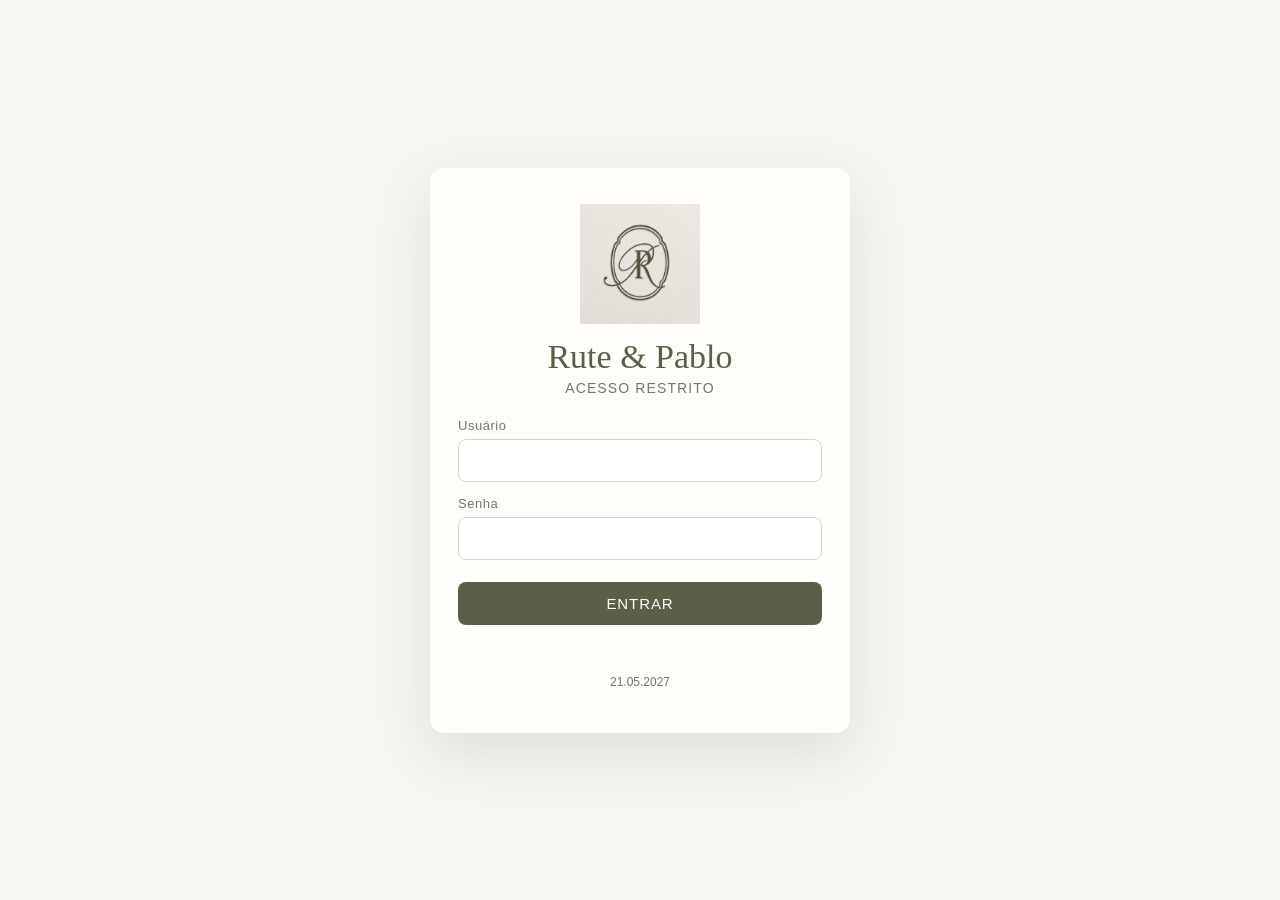
==== commit 02fdee16: "Add simple client-side auth gate (user=pablo)" ====
--- a/index.html
+++ b/index.html
@@ -4,396 +4,71 @@
 <meta charset="utf-8">
 <meta name="viewport" content="width=device-width,initial-scale=1,viewport-fit=cover">
 <meta name="theme-color" content="#F8F6F1">
-<title>Rute & Pablo · 21 de maio de 2027</title>
-<meta name="description" content="Celebramos nosso amor em 21 de maio de 2027. Confirme sua presença e acompanhe cada detalhe do nosso grande dia.">
-
-<!-- Open Graph -->
-<meta property="og:type" content="website">
-<meta property="og:title" content="Rute & Pablo · Casamento 21.05.2027">
-<meta property="og:description" content="Nosso grande dia está chegando. Participe desta história com a gente.">
-<meta property="og:image" content="assets/photos/pr-145.jpg">
-<meta property="og:locale" content="pt_BR">
-<meta name="twitter:card" content="summary_large_image">
-
+<title>Rute &amp; Pablo | Entrar</title>
 <link rel="icon" href="assets/logo-rute-pablo.png">
-<link rel="apple-touch-icon" href="assets/logo-rute-pablo.png">
-
-<link rel="preconnect" href="https://fonts.googleapis.com">
-<link rel="preconnect" href="https://fonts.gstatic.com" crossorigin>
-<link href="https://fonts.googleapis.com/css2?family=Cormorant+Garamond:ital,wght@0,400;0,500;0,600;1,400;1,500&family=Inter:wght@400;500;600&display=swap" rel="stylesheet">
-
-<link rel="stylesheet" href="styles.css">
+<style>
+  :root{--bg:#f8f6f1;--paper:#fffdfa;--olive:#596047;--gold:#b79a68;--ink:#30342e;--muted:#72766d;--err:#a0392b}
+  *{box-sizing:border-box}
+  html,body{height:100%}
+  body{margin:0;background:var(--bg);font-family:Arial,sans-serif;color:var(--ink);display:flex;align-items:center;justify-content:center;padding:24px}
+  .card{background:var(--paper);max-width:420px;width:100%;padding:36px 28px 32px;border-radius:14px;box-shadow:0 20px 60px rgba(48,52,46,.12);text-align:center}
+  .logo{width:120px;height:auto;margin:0 auto 14px;display:block}
+  h1{font:400 34px Georgia,serif;color:var(--olive);margin:0 0 4px}
+  .sub{color:var(--muted);font-size:14px;margin:0 0 22px;letter-spacing:.08em;text-transform:uppercase}
+  label{display:block;text-align:left;font-size:13px;color:var(--muted);margin:14px 0 6px;letter-spacing:.04em}
+  input{width:100%;padding:12px 14px;border:1px solid #d9d2c3;border-radius:8px;font-size:15px;background:#fff;color:var(--ink);outline:none;transition:border-color .15s}
+  input:focus{border-color:var(--gold)}
+  button{margin-top:22px;width:100%;padding:13px 16px;background:var(--olive);color:#fff;border:none;border-radius:8px;font-size:15px;letter-spacing:.06em;text-transform:uppercase;cursor:pointer;transition:background .15s}
+  button:disabled{opacity:.6;cursor:wait}
+  .msg{margin-top:14px;min-height:18px;font-size:13px;color:var(--err)}
+  .foot{margin-top:18px;font-size:12px;color:var(--muted)}
+</style>
 </head>
 <body>
-
-<!-- ===================== NAV ===================== -->
-<header class="nav" id="nav">
-  <a href="#inicio" class="nav-brand">R &amp; P</a>
-  <nav class="nav-menu" id="navMenu" aria-label="Menu principal">
-    <a href="#historia">História</a>
-    <a href="#galeria">Galeria</a>
-    <a href="#dia">O Dia</a>
-    <a href="#contagem">Contagem</a>
-    <a href="#rsvp">Confirmar</a>
-    <a href="#presentes">Presentes</a>
-  </nav>
-  <button class="nav-toggle" id="navToggle" aria-label="Abrir menu" aria-expanded="false" aria-controls="navMenu">
-    <svg viewBox="0 0 24 24" fill="none" stroke-width="1.5"><path d="M4 7h16M4 12h16M4 17h16" stroke-linecap="round"/></svg>
-  </button>
-</header>
-
-<!-- ===================== HERO ===================== -->
-<section class="hero" id="inicio">
-  <div class="hero-image" style="background-image:url('assets/photos/pr-145.jpg')"></div>
-  <div class="hero-overlay"></div>
-  <div class="hero-inner">
-    <p class="hero-eyebrow">Nosso casamento</p>
-    <h1 class="hero-title">Rute <span class="amp">&amp;</span> Pablo</h1>
-    <p class="hero-subtitle">o amor escolhe seu tempo — e o nosso é agora</p>
-    <p class="hero-date">21 · 05 · 2027</p>
-  </div>
-  <a href="#historia" class="hero-scroll" aria-label="Rolar para a próxima seção">Role</a>
-</section>
-
-<!-- ===================== NOSSA HISTÓRIA ===================== -->
-<section class="story" id="historia">
-  <div class="wrap">
-    <div class="section-head reveal">
-      <span class="eyebrow">Nossa história</span>
-      <h2>De um encontro a uma vida inteira</h2>
-      <p>Cada capítulo foi escrito a dois — e este é o mais importante de todos.</p>
-    </div>
-
-    <article class="story-block reveal">
-      <figure class="story-image">
-        <img src="assets/photos/pr-184.jpg" alt="Rute e Pablo lendo as capas de Save the Date" loading="lazy">
-      </figure>
-      <div class="story-text">
-        <span class="eyebrow">Capítulo um</span>
-        <h3>Como tudo começou</h3>
-        <p>Foi no meio da correria do dia a dia que a gente se encontrou — sem roteiro, sem pressa, só a certeza de que aquilo fazia sentido. Entre conversas longas e silêncios confortáveis, a amizade virou companhia, a companhia virou escolha.</p>
-        <p class="story-highlight">E então entendemos: era isso. Era este o amor que iríamos cuidar para o resto da vida.</p>
-      </div>
-    </article>
-
-    <article class="story-block reverse reveal">
-      <figure class="story-image">
-        <img src="assets/photos/pr-183.jpg" alt="Save the Date 21 de maio de 2027" loading="lazy">
-      </figure>
-      <div class="story-text">
-        <span class="eyebrow">Capítulo dois</span>
-        <h3>O pedido</h3>
-        <p>Entre um gesto simples e uma promessa grande, ele perguntou, ela disse sim. O anel chegou, as lágrimas vieram juntas — e o mundo pareceu, por um instante, inteiro.</p>
-        <p class="story-highlight">Marcamos a data e começamos a sonhar o dia inteiro.</p>
-      </div>
-    </article>
-
-    <article class="story-block reveal">
-      <figure class="story-image">
-        <img src="assets/photos/pr-095.jpg" alt="Rute e Pablo brindando" loading="lazy">
-      </figure>
-      <div class="story-text">
-        <span class="eyebrow">Capítulo três</span>
-        <h3>E agora, nós dois</h3>
-        <p>Hoje a gente constrói uma casa, uma rotina, uma linguagem só nossa. E escolhemos celebrar essa jornada com as pessoas que a tornaram possível — família, amigos, os que estiveram sempre perto.</p>
-        <p>Obrigado por fazer parte dessa história.</p>
-      </div>
-    </article>
-  </div>
-</section>
-
-<!-- ===================== GALERIA ===================== -->
-<section class="gallery" id="galeria">
-  <div class="wrap">
-    <div class="section-head reveal">
-      <span class="eyebrow">Galeria</span>
-      <h2>Fragmentos de um sim</h2>
-      <p>Pequenos momentos que, juntos, contam uma grande história.</p>
-    </div>
-
-    <div class="gallery-grid" id="galleryGrid">
-      <figure class="gallery-item g-xl reveal" data-src="assets/photos/pr-145.jpg">
-        <img src="assets/photos/pr-145.jpg" alt="Rute e Pablo em abraço" loading="lazy">
-      </figure>
-      <figure class="gallery-item g-tall reveal" data-src="assets/photos/pr-125.jpg">
-        <img src="assets/photos/pr-125.jpg" alt="Silhueta do casal junto à janela" loading="lazy">
-      </figure>
-      <figure class="gallery-item g-wide reveal" data-src="assets/photos/pr-175.jpg">
-        <img src="assets/photos/pr-175.jpg" alt="Caminhando entre as palmeiras" loading="lazy">
-      </figure>
-      <figure class="gallery-item g-sq reveal" data-src="assets/photos/pr-035.jpg">
-        <img src="assets/photos/pr-035.jpg" alt="Bolo entre as cortinas" loading="lazy">
-      </figure>
-      <figure class="gallery-item g-md reveal" data-src="assets/photos/pr-165.jpg">
-        <img src="assets/photos/pr-165.jpg" alt="O casal no carro" loading="lazy">
-      </figure>
-      <figure class="gallery-item g-sm reveal" data-src="assets/photos/pr-105.jpg">
-        <img src="assets/photos/pr-105.jpg" alt="Save the date em preto e branco" loading="lazy">
-      </figure>
-      <figure class="gallery-item g-sm reveal" data-src="assets/photos/pr-115.jpg">
-        <img src="assets/photos/pr-115.jpg" alt="Momento íntimo" loading="lazy">
-      </figure>
-      <figure class="gallery-item g-md reveal" data-src="assets/photos/pr-002.jpg">
-        <img src="assets/photos/pr-002.jpg" alt="Detalhe da cama decorada" loading="lazy">
-      </figure>
-    </div>
-  </div>
-</section>
-
-<!-- ===================== LIGHTBOX ===================== -->
-<div class="lightbox" id="lightbox" role="dialog" aria-hidden="true" aria-label="Foto ampliada">
-  <button class="lightbox-close" id="lightboxClose" aria-label="Fechar">
-    <svg width="22" height="22" viewBox="0 0 24 24" fill="none" stroke="currentColor" stroke-width="1.6"><path d="M6 6l12 12M6 18L18 6"/></svg>
-  </button>
-  <button class="lightbox-prev" id="lightboxPrev" aria-label="Foto anterior">
-    <svg width="18" height="18" viewBox="0 0 24 24" fill="none" stroke="currentColor" stroke-width="1.6"><path d="M15 6l-6 6 6 6"/></svg>
-  </button>
-  <button class="lightbox-next" id="lightboxNext" aria-label="Próxima foto">
-    <svg width="18" height="18" viewBox="0 0 24 24" fill="none" stroke="currentColor" stroke-width="1.6"><path d="M9 6l6 6-6 6"/></svg>
-  </button>
-  <img id="lightboxImg" src="" alt="">
-</div>
-
-<!-- ===================== O GRANDE DIA ===================== -->
-<section class="day" id="dia">
-  <div class="wrap">
-    <div class="section-head reveal">
-      <span class="eyebrow">O grande dia</span>
-      <h2>Celebre conosco</h2>
-      <p>Tudo sobre a cerimônia, a recepção e como chegar.</p>
-    </div>
-
-    <div class="day-grid">
-      <article class="day-card reveal">
-        <div class="day-card-icon">
-          <svg viewBox="0 0 24 24" fill="none" stroke="currentColor" stroke-width="1.3"><rect x="3.5" y="5" width="17" height="15" rx="2"/><path d="M3.5 10h17M8 3v4M16 3v4"/></svg>
-        </div>
-        <span class="eyebrow">Data</span>
-        <h3>21 de maio</h3>
-        <p>Sexta-feira, 2027<br>Cerimônia às 16h</p>
-      </article>
-
-      <article class="day-card reveal">
-        <div class="day-card-icon">
-          <svg viewBox="0 0 24 24" fill="none" stroke="currentColor" stroke-width="1.3"><path d="M12 22s7-7.5 7-13a7 7 0 10-14 0c0 5.5 7 13 7 13z"/><circle cx="12" cy="9" r="2.4"/></svg>
-        </div>
-        <span class="eyebrow">Cerimônia</span>
-        <h3>Espaço a definir</h3>
-        <p>São Paulo — SP<br>Endereço será enviado próximo à data</p>
-      </article>
-
-      <article class="day-card reveal">
-        <div class="day-card-icon">
-          <svg viewBox="0 0 24 24" fill="none" stroke="currentColor" stroke-width="1.3"><path d="M4 11v9h16v-9"/><path d="M2 11l10-7 10 7"/><path d="M9 20v-6h6v6"/></svg>
-        </div>
-        <span class="eyebrow">Recepção</span>
-        <h3>No mesmo local</h3>
-        <p>Logo após a cerimônia<br>Jantar, música e celebração</p>
-      </article>
-
-      <article class="day-card reveal">
-        <div class="day-card-icon">
-          <svg viewBox="0 0 24 24" fill="none" stroke="currentColor" stroke-width="1.3"><path d="M7 20V10l-3 2 3-6 5 3 5-3 3 6-3-2v10"/></svg>
-        </div>
-        <span class="eyebrow">Dress code</span>
-        <h3>Esporte fino</h3>
-        <p>Tons neutros bem-vindos<br>Evite branco, por gentileza</p>
-      </article>
-    </div>
-
-    <div class="day-cta reveal">
-      <a class="day-maps" id="mapsBtn" href="#" target="_blank" rel="noopener">
-        <svg width="16" height="16" viewBox="0 0 24 24" fill="none" stroke="currentColor" stroke-width="1.5"><path d="M12 22s7-7.5 7-13a7 7 0 10-14 0c0 5.5 7 13 7 13z"/><circle cx="12" cy="9" r="2.4"/></svg>
-        Abrir no Google Maps
-      </a>
-    </div>
-  </div>
-</section>
-
-<!-- ===================== CONTAGEM REGRESSIVA ===================== -->
-<section class="countdown" id="contagem">
-  <div class="wrap">
-    <div class="section-head reveal">
-      <span class="eyebrow">Contagem regressiva</span>
-      <h2>Quanto falta para o nosso sim</h2>
-      <p>Cada segundo nos aproxima do dia mais esperado.</p>
-    </div>
-
-    <div class="countdown-grid reveal" id="countdownGrid" aria-live="polite">
-      <div class="countdown-cell"><span class="countdown-value" id="cdDays">—</span><span class="countdown-label">Dias</span></div>
-      <div class="countdown-cell"><span class="countdown-value" id="cdHours">—</span><span class="countdown-label">Horas</span></div>
-      <div class="countdown-cell"><span class="countdown-value" id="cdMinutes">—</span><span class="countdown-label">Minutos</span></div>
-      <div class="countdown-cell"><span class="countdown-value" id="cdSeconds">—</span><span class="countdown-label">Segundos</span></div>
-    </div>
-  </div>
-</section>
-
-<!-- ===================== RSVP ===================== -->
-<section class="rsvp" id="rsvp">
-  <div class="wrap">
-    <div class="section-head reveal">
-      <span class="eyebrow">RSVP</span>
-      <h2>Confirme sua presença</h2>
-      <p>Sua confirmação é o nosso presente mais precioso. Por favor, responda até 30 de março de 2027.</p>
-    </div>
-
-    <form class="rsvp-form reveal" id="rsvpForm" novalidate>
-      <div class="rsvp-field">
-        <label for="rsvpName">Nome completo</label>
-        <input id="rsvpName" name="name" type="text" required autocomplete="name">
-      </div>
-
-      <div class="rsvp-row">
-        <div class="rsvp-field">
-          <label for="rsvpAttending">Você estará presente?</label>
-          <select id="rsvpAttending" name="attending" required>
-            <option value="">Selecione…</option>
-            <option value="yes">Sim, estarei lá</option>
-            <option value="no">Infelizmente não poderei</option>
-          </select>
-        </div>
-        <div class="rsvp-field">
-          <label for="rsvpCompanions">Acompanhantes</label>
-          <select id="rsvpCompanions" name="companions">
-            <option value="0">Somente eu</option>
-            <option value="1">+ 1 acompanhante</option>
-            <option value="2">+ 2 acompanhantes</option>
-            <option value="3">+ 3 acompanhantes</option>
-          </select>
-          <span class="hint">Confira o número permitido no seu convite.</span>
-        </div>
-      </div>
-
-      <div class="rsvp-field">
-        <label for="rsvpDiet">Restrições alimentares <span style="text-transform:none;letter-spacing:0;color:var(--muted);">(opcional)</span></label>
-        <input id="rsvpDiet" name="diet" type="text" placeholder="Vegetariano, intolerância, alergias…">
-      </div>
-
-      <div class="rsvp-field">
-        <label for="rsvpMessage">Mensagem para os noivos <span style="text-transform:none;letter-spacing:0;color:var(--muted);">(opcional)</span></label>
-        <textarea id="rsvpMessage" name="message" placeholder="Deixe uma mensagem carinhosa…"></textarea>
-      </div>
-
-      <button type="submit" class="rsvp-submit" id="rsvpSubmit">Enviar confirmação</button>
-      <p class="rsvp-status" id="rsvpStatus" role="status" aria-live="polite"></p>
+  <main class="card">
+    <img src="assets/logo-rute-pablo.png" alt="Rute &amp; Pablo" class="logo" onerror="this.style.display='none'">
+    <h1>Rute &amp; Pablo</h1>
+    <p class="sub">Acesso restrito</p>
+    <form id="f" autocomplete="off">
+      <label for="u">Usuário</label>
+      <input id="u" name="u" required autocapitalize="off" autocorrect="off" spellcheck="false">
+      <label for="p">Senha</label>
+      <input id="p" name="p" type="password" required>
+      <button type="submit" id="btn">Entrar</button>
+      <p class="msg" id="msg" aria-live="polite"></p>
     </form>
-  </div>
-</section>
-
-<!-- ===================== LISTA DE PRESENTES ===================== -->
-<section class="gifts" id="presentes">
-  <div class="wrap">
-    <div class="section-head reveal">
-      <span class="eyebrow">Lista de presentes</span>
-      <h2>Nos ajude a montar o nosso lar</h2>
-      <p>Sua contribuição vai muito além do presente — ela é parte da nossa nova casa. Pagamento via PIX ou cartão.</p>
-    </div>
-
-    <div class="gift-filters reveal" id="giftFilters" role="tablist" aria-label="Filtrar categorias"></div>
-    <div class="gift-grid" id="giftGrid"></div>
-  </div>
-</section>
-
-<!-- ===================== GIFT MODAL ===================== -->
-<div class="modal" id="giftModal" role="dialog" aria-modal="true" aria-hidden="true" aria-labelledby="giftModalTitle">
-  <div class="modal-panel">
-    <button class="modal-close" id="giftModalClose" aria-label="Fechar">×</button>
-    <div class="modal-head">
-      <div class="modal-img"><img id="giftModalImg" src="" alt=""></div>
-      <div>
-        <span class="modal-cat" id="giftModalCat"></span>
-        <h3 id="giftModalTitle">—</h3>
-        <div class="modal-price" id="giftModalPrice">—</div>
-      </div>
-    </div>
-
-    <div class="pay-tabs" role="tablist">
-      <button type="button" class="pay-tab is-active" data-pay="pix">PIX</button>
-      <button type="button" class="pay-tab" data-pay="card">Cartão de crédito</button>
-    </div>
-
-    <!-- PIX panel -->
-    <div class="pay-panel is-active" id="payPix">
-      <div class="pix-contribute" id="pixContribute" hidden>
-        <div class="pix-contribute-head">
-          <span class="eyebrow">Contribuição parcial</span>
-          <span class="pix-contribute-badge" id="pixMinBadge"></span>
-        </div>
-        <p class="pix-hint" id="pixContributeText"></p>
-        <div class="pix-contribute-input">
-          <span>R$</span>
-          <input id="pixContributeAmount" type="number" inputmode="decimal" step="50" min="100">
-        </div>
-        <div class="pix-quick" id="pixQuickValues"></div>
-        <p class="pix-error" id="pixError"></p>
-      </div>
-
-      <div class="pix-box">
-        <div class="pix-qr">
-          <img id="pixQr" src="assets/pix-qrcode.png" alt="QR Code PIX Rute &amp; Pablo">
-        </div>
-        <div class="pix-info">
-          <span class="eyebrow">Chave PIX</span>
-          <strong id="pixKeyDisplay">11940356176</strong>
-          <dl>
-            <dt>Favorecido</dt><dd id="pixRecipient">Pablo Ribeiro Tavares</dd>
-            <dt>Cidade</dt><dd id="pixCity">Caieiras - SP</dd>
-          </dl>
-        </div>
-      </div>
-
-      <p class="pix-hint">Use o QR Code ou copie o código PIX para concluir em seu banco. Para presentes acima de R$ 1.000, você pode contribuir com uma parte.</p>
-
-      <button type="button" class="btn-primary" id="copyPixBtn">Copiar código PIX</button>
-      <p class="modal-status" id="pixStatus" aria-live="polite"></p>
-    </div>
-
-    <!-- CARD panel -->
-    <div class="pay-panel" id="payCard">
-      <div class="card-info">
-        <h4>Pagamento seguro — InfinitePay</h4>
-        <p>Você será direcionado ao checkout oficial do Pablo na InfinitePay para concluir no cartão, em até 12x.</p>
-        <ul>
-          <li>Ambiente seguro, sem armazenamento de dados no site</li>
-          <li>Comprovante enviado ao e-mail cadastrado</li>
-          <li>Suporte direto com os noivos</li>
-        </ul>
-      </div>
-      <a href="#" id="cardCheckoutBtn" class="btn-primary" target="_blank" rel="noopener">Ir para o checkout</a>
-      <p class="modal-status">Em caso de dúvida, fale com os noivos pelo WhatsApp.</p>
-    </div>
-  </div>
-</div>
-
-<!-- ===================== MENSAGEM FINAL ===================== -->
-<section class="final" id="final">
-  <div class="final-image" style="background-image:url('assets/photos/pr-125.jpg')"></div>
-  <div class="final-overlay"></div>
-  <div class="final-inner reveal">
-    <span class="eyebrow">Com todo amor</span>
-    <h2>Obrigado por fazer parte da nossa história</h2>
-    <p>O dia 21 de maio só será completo com você perto da gente. Até lá.</p>
-    <div class="final-signature">Rute <span class="amp">&amp;</span> Pablo</div>
-  </div>
-</section>
-
-<!-- ===================== FOOTER ===================== -->
-<footer class="footer">
-  <div class="wrap">
-    <div class="footer-brand">Rute <span class="amp">&amp;</span> Pablo</div>
-    <div class="footer-date">21 · 05 · 2027</div>
-    <nav class="footer-nav">
-      <a href="#historia">História</a>
-      <a href="#galeria">Galeria</a>
-      <a href="#dia">O Dia</a>
-      <a href="#rsvp">RSVP</a>
-      <a href="#presentes">Presentes</a>
-    </nav>
-    <p class="footer-small">Feito com carinho · <span id="currentYear"></span></p>
-  </div>
-</footer>
-
-<script src="config.js"></script>
-<script src="app.js"></script>
+    <p class="foot">21.05.2027</p>
+  </main>
+<script>
+(async function(){
+  const EXPECTED = 'b7acdf3fd360baf181d7e38d67d912e70d8eec917904379f8f44f8b2c99addf9';
+  if (sessionStorage.getItem('rp_auth') === '1') {
+    location.replace('./site.html');
+    return;
+  }
+  async function sha256(s){
+    const buf = await crypto.subtle.digest('SHA-256', new TextEncoder().encode(s));
+    return [...new Uint8Array(buf)].map(b => b.toString(16).padStart(2,'0')).join('');
+  }
+  const f = document.getElementById('f');
+  const msg = document.getElementById('msg');
+  const btn = document.getElementById('btn');
+  f.addEventListener('submit', async (e) => {
+    e.preventDefault();
+    msg.textContent = '';
+    btn.disabled = true;
+    const u = document.getElementById('u').value.trim().toLowerCase();
+    const p = document.getElementById('p').value;
+    const h = await sha256(u + ':' + p);
+    if (h === EXPECTED) {
+      sessionStorage.setItem('rp_auth', '1');
+      location.replace('./site.html');
+    } else {
+      msg.textContent = 'Usuário ou senha inválidos.';
+      btn.disabled = false;
+    }
+  });
+})();
+</script>
 </body>
 </html>
